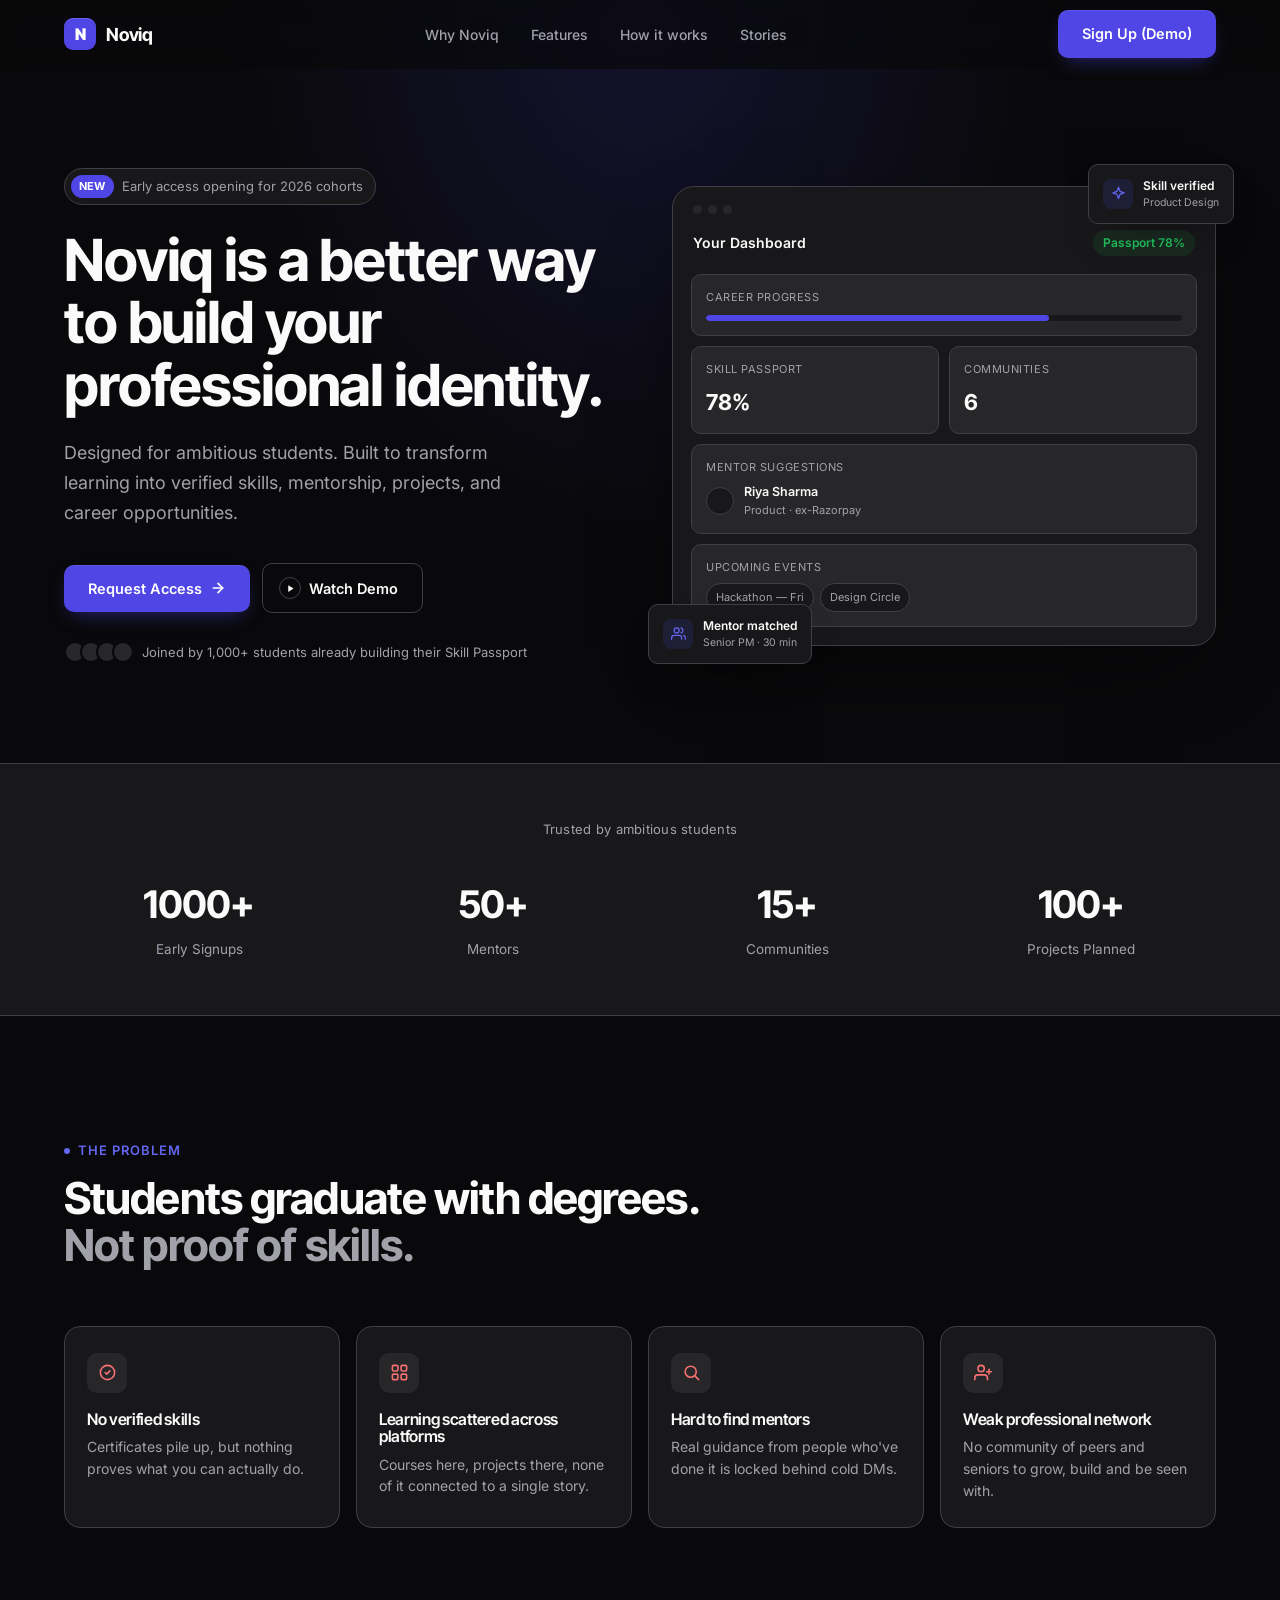
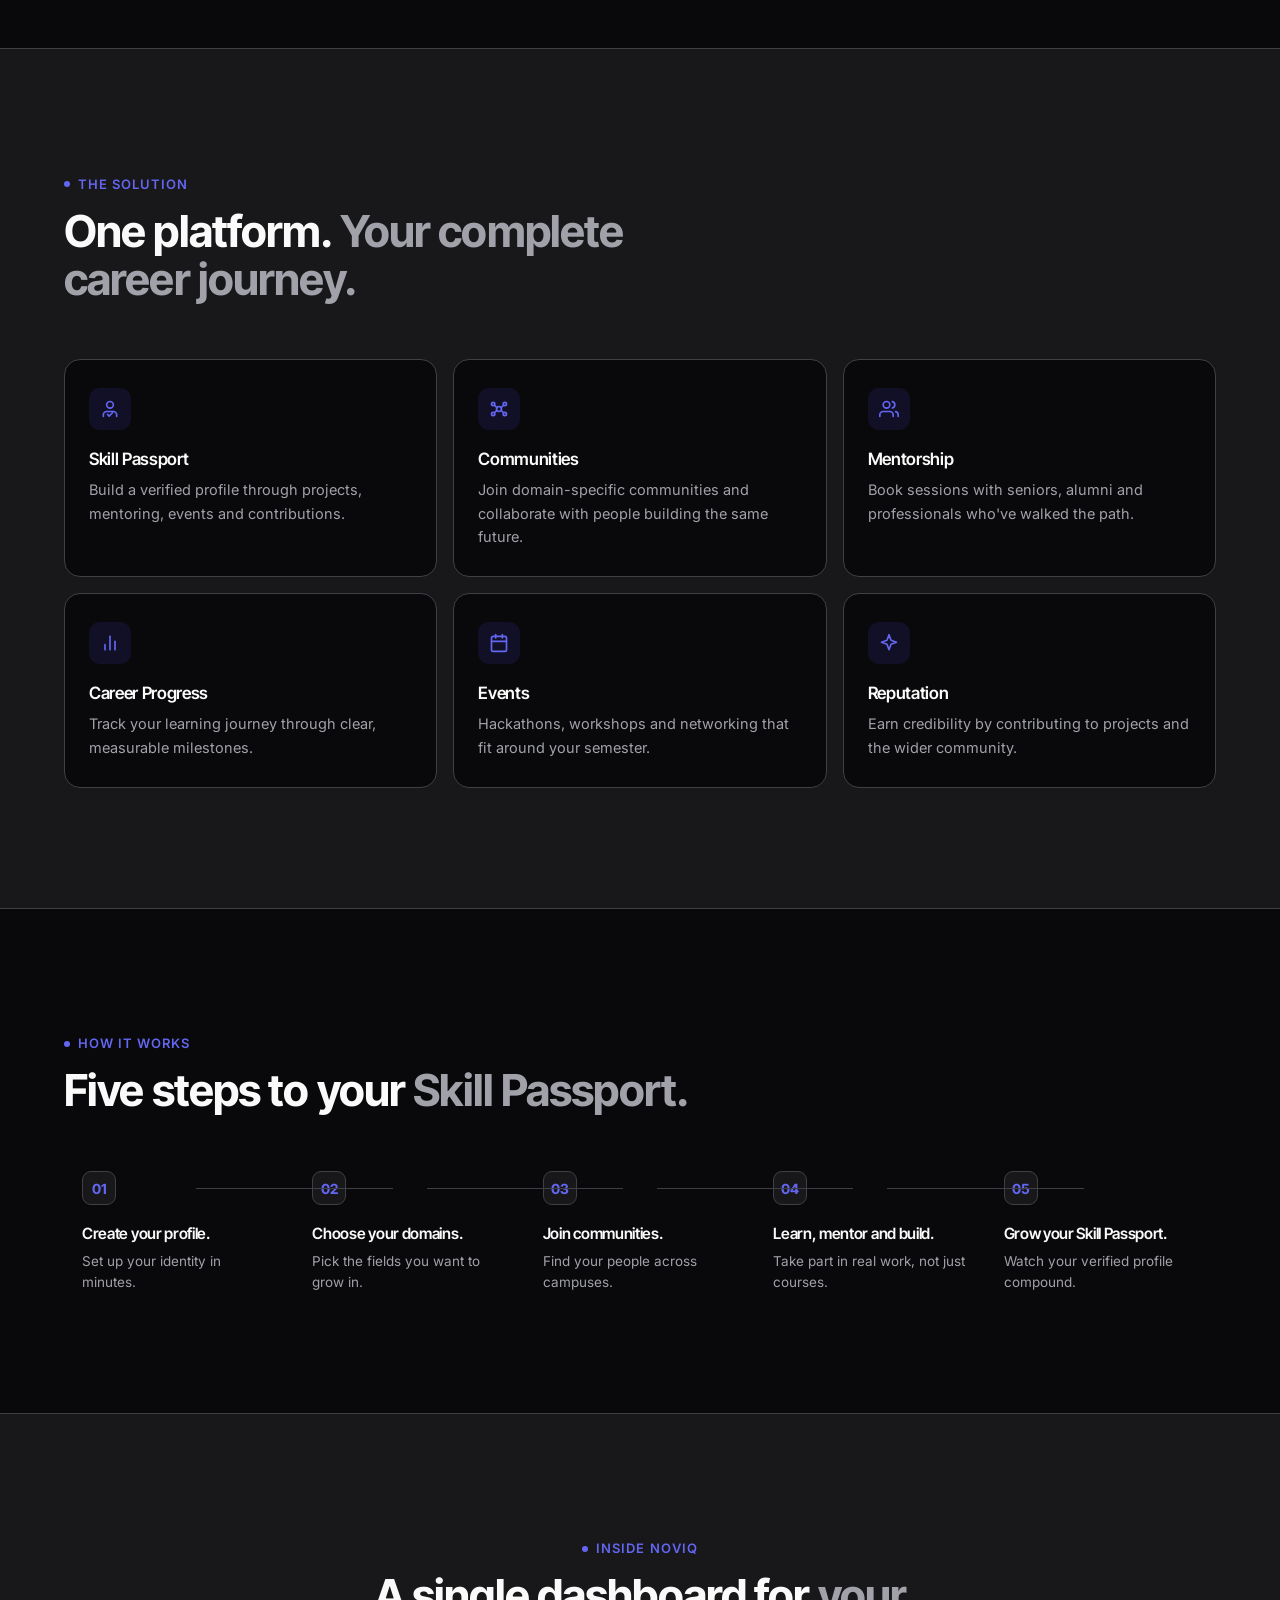
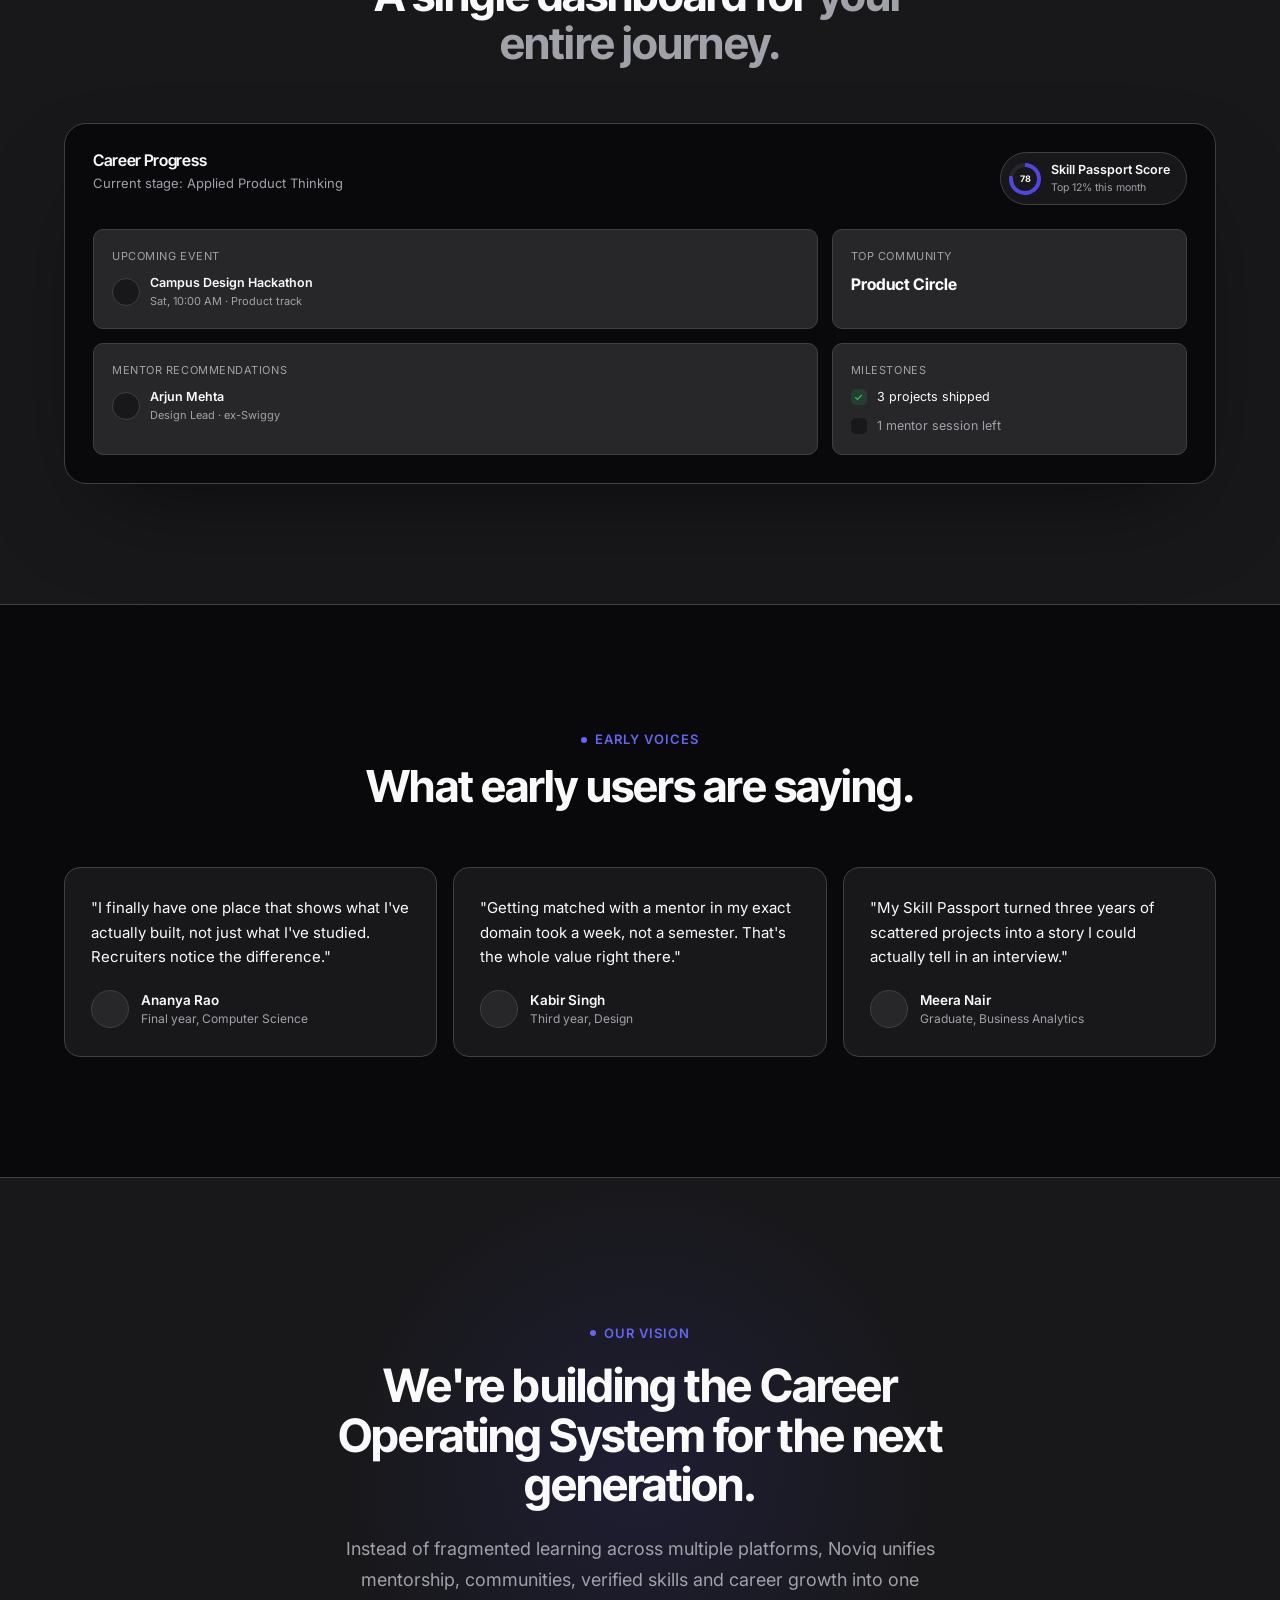
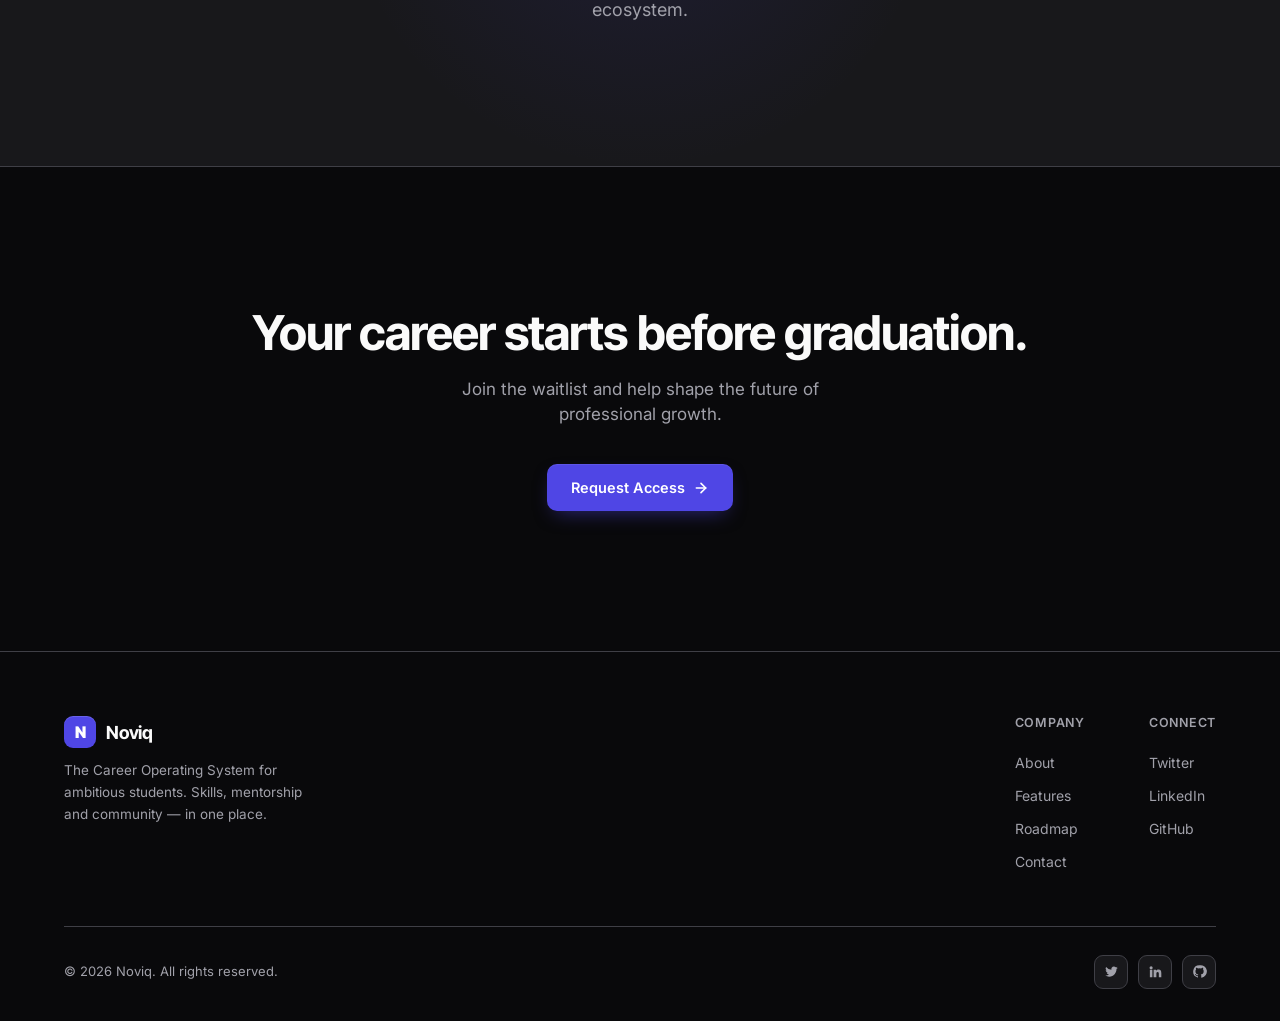
==== index.html @ e1fb7ad1 "Initial commit" ====
<!DOCTYPE html>
<html lang="en">
<head>
<meta charset="UTF-8">
<meta name="viewport" content="width=device-width, initial-scale=1.0">
<title>Noviq — Build your professional identity</title>
<meta name="description" content="Noviq turns learning into verified skills, mentorship, projects, and career opportunities — before graduation.">

<link rel="preconnect" href="https://fonts.googleapis.com">
<link rel="preconnect" href="https://fonts.gstatic.com" crossorigin>
<link href="https://fonts.googleapis.com/css2?family=Inter:wght@400;500;600;700;800&family=Inter+Tight:wght@500;600;700;800&display=swap" rel="stylesheet">
<link rel="stylesheet" href="https://api.fontshare.com/v2/css?f[]=satoshi@700,900,500,400&display=swap">
<link rel="stylesheet" href="style.css">
</head>


<body>

<!-- ============ NAV ============ -->
<nav class="nav" id="nav">
  <div class="container nav-inner">
    <a href="#top" class="brand">
      <span class="brand-mark">N</span>
      Noviq
    </a>
    <div class="nav-links">
      <a href="#problem">Why Noviq</a>
      <a href="#solution">Features</a>
      <a href="#how">How it works</a>
      <a href="#testimonials">Stories</a>
    </div>
    <div class="nav-actions">
      <a href="#final-cta" class="btn btn-ghost" style="display:none;" id="navGhost">Sign in</a>
      <a href="SignUp Demo/register.html" class="btn btn-primary">Sign Up (Demo)</a>
      <button class="nav-menu-btn" id="menuBtn" aria-label="Toggle menu" aria-expanded="false">
        <svg id="menuIconOpen" viewBox="0 0 24 24" fill="none" stroke="currentColor" stroke-width="2"><line x1="4" y1="7" x2="20" y2="7"/><line x1="4" y1="12" x2="20" y2="12"/><line x1="4" y1="17" x2="20" y2="17"/></svg>
        <svg id="menuIconClose" viewBox="0 0 24 24" fill="none" stroke="currentColor" stroke-width="2" style="display:none;"><line x1="6" y1="6" x2="18" y2="18"/><line x1="6" y1="18" x2="18" y2="6"/></svg>
      </button>
    </div>
  </div>
  <div class="mobile-menu" id="mobileMenu">
    <a href="#problem">Why Noviq</a>
    <a href="#solution">Features</a>
    <a href="#how">How it works</a>
    <a href="#testimonials">Stories</a>
  </div>
</nav>

<main id="top">

  <!-- ============ HERO ============ -->
  <section class="hero">
    <div class="container hero-grid">
      <div class="hero-copy">
        <div class="hero-badge">
          <span class="dot-badge">NEW</span>
          Early access opening for 2026 cohorts
        </div>
        <h1>Noviq is a better way to build your professional identity.</h1>
        <p class="hero-sub">Designed for ambitious students. Built to transform learning into verified skills, mentorship, projects, and career opportunities.</p>
        <div class="hero-ctas">
          <a href="#final-cta" class="btn btn-primary">
            Request Access
            <svg viewBox="0 0 24 24" fill="none" stroke="currentColor" stroke-width="2.4" stroke-linecap="round"><line x1="5" y1="12" x2="19" y2="12"/><polyline points="12 5 19 12 12 19"/></svg>
          </a>
          <a href="#demo" class="btn btn-secondary play">
            <span class="play-icon">
              <svg viewBox="0 0 24 24" fill="currentColor"><polygon points="6 3 20 12 6 21"/></svg>
            </span>
            Watch Demo
          </a>
        </div>
        <div class="hero-microcopy">
          <span class="avatars"><span></span><span></span><span></span><span></span></span>
          Joined by 1,000+ students already building their Skill Passport
        </div>
      </div>

      <div class="hero-mock" id="heroMock">
        <div class="float-card card-a">
          <div class="float-icon">
            <svg viewBox="0 0 24 24" fill="none" stroke="currentColor" stroke-width="2" stroke-linecap="round" stroke-linejoin="round"><path d="M12 2l2.4 6.6L21 11l-6.6 2.4L12 20l-2.4-6.6L3 11l6.6-2.4z"/></svg>
          </div>
          <div>
            <div class="t1">Skill verified</div>
            <div class="t2">Product Design</div>
          </div>
        </div>

        <div class="mock-window" id="mockWindow">
          <div class="mock-topbar"><span></span><span></span><span></span></div>
          <div class="mock-title-row">
            <span class="name">Your Dashboard</span>
            <span class="score">Passport 78%</span>
          </div>
          <div class="mock-grid">
            <div class="mock-card wide">
              <span class="label">Career Progress</span>
              <div class="mock-bar-track"><div class="mock-bar-fill"></div></div>
            </div>
            <div class="mock-card">
              <span class="label">Skill Passport</span>
              <span class="value">78%</span>
            </div>
            <div class="mock-card">
              <span class="label">Communities</span>
              <span class="value">6</span>
            </div>
            <div class="mock-card wide">
              <span class="label">Mentor Suggestions</span>
              <div class="mock-row" style="margin-top:6px;">
                <div class="mock-avatar"></div>
                <div class="mock-row-text">
                  <div class="t1">Riya Sharma</div>
                  <div class="t2">Product · ex-Razorpay</div>
                </div>
              </div>
            </div>
            <div class="mock-card wide">
              <span class="label">Upcoming Events</span>
              <div class="mock-tags">
                <span class="mock-tag">Hackathon — Fri</span>
                <span class="mock-tag">Design Circle</span>
              </div>
            </div>
          </div>
        </div>

        <div class="float-card card-b">
          <div class="float-icon">
            <svg viewBox="0 0 24 24" fill="none" stroke="currentColor" stroke-width="2" stroke-linecap="round" stroke-linejoin="round"><path d="M17 21v-2a4 4 0 0 0-4-4H5a4 4 0 0 0-4 4v2"/><circle cx="9" cy="7" r="4"/><path d="M23 21v-2a4 4 0 0 0-3-3.87"/><path d="M16 3.13a4 4 0 0 1 0 7.75"/></svg>
          </div>
          <div>
            <div class="t1">Mentor matched</div>
            <div class="t2">Senior PM · 30 min</div>
          </div>
        </div>
      </div>
    </div>
  </section>

  <!-- ============ SOCIAL PROOF ============ -->
  <section class="proof">
    <div class="container">
      <p class="proof-label">Trusted by ambitious students</p>
      <div class="proof-grid">
        <div class="proof-item">
          <div class="proof-num" data-count="1000" data-suffix="+">0</div>
          <div class="proof-item-label">Early Signups</div>
        </div>
        <div class="proof-item">
          <div class="proof-num" data-count="50" data-suffix="+">0</div>
          <div class="proof-item-label">Mentors</div>
        </div>
        <div class="proof-item">
          <div class="proof-num" data-count="15" data-suffix="+">0</div>
          <div class="proof-item-label">Communities</div>
        </div>
        <div class="proof-item">
          <div class="proof-num" data-count="100" data-suffix="+">0</div>
          <div class="proof-item-label">Projects Planned</div>
        </div>
      </div>
    </div>
  </section>

  <!-- ============ PROBLEM ============ -->
  <section class="problem" id="problem">
    <div class="container">
      <div class="section-head reveal">
        <span class="eyebrow">The problem</span>
        <h2 class="section-title" style="margin-top:14px;">Students graduate with degrees. <span class="muted">Not proof of skills.</span></h2>
      </div>
      <div class="pain-grid">
        <div class="pain-card reveal">
          <div class="pain-icon">
            <svg viewBox="0 0 24 24" fill="none" stroke="currentColor" stroke-width="2" stroke-linecap="round" stroke-linejoin="round"><path d="M9 12l2 2 4-4"/><circle cx="12" cy="12" r="9"/></svg>
          </div>
          <h3>No verified skills</h3>
          <p>Certificates pile up, but nothing proves what you can actually do.</p>
        </div>
        <div class="pain-card reveal">
          <div class="pain-icon">
            <svg viewBox="0 0 24 24" fill="none" stroke="currentColor" stroke-width="2" stroke-linecap="round" stroke-linejoin="round"><rect x="3" y="3" width="7" height="7" rx="1.5"/><rect x="14" y="3" width="7" height="7" rx="1.5"/><rect x="3" y="14" width="7" height="7" rx="1.5"/><rect x="14" y="14" width="7" height="7" rx="1.5"/></svg>
          </div>
          <h3>Learning scattered across platforms</h3>
          <p>Courses here, projects there, none of it connected to a single story.</p>
        </div>
        <div class="pain-card reveal">
          <div class="pain-icon">
            <svg viewBox="0 0 24 24" fill="none" stroke="currentColor" stroke-width="2" stroke-linecap="round" stroke-linejoin="round"><circle cx="11" cy="11" r="7"/><line x1="21" y1="21" x2="16.65" y2="16.65"/></svg>
          </div>
          <h3>Hard to find mentors</h3>
          <p>Real guidance from people who've done it is locked behind cold DMs.</p>
        </div>
        <div class="pain-card reveal">
          <div class="pain-icon">
            <svg viewBox="0 0 24 24" fill="none" stroke="currentColor" stroke-width="2" stroke-linecap="round" stroke-linejoin="round"><path d="M17 21v-2a4 4 0 0 0-4-4H5a4 4 0 0 0-4 4v2"/><circle cx="9" cy="7" r="4"/><line x1="19" y1="8" x2="19" y2="14"/><line x1="22" y1="11" x2="16" y2="11"/></svg>
          </div>
          <h3>Weak professional network</h3>
          <p>No community of peers and seniors to grow, build and be seen with.</p>
        </div>
      </div>
    </div>
  </section>

  <!-- ============ SOLUTION ============ -->
  <section class="solution" id="solution">
    <div class="container">
      <div class="section-head reveal">
        <span class="eyebrow">The solution</span>
        <h2 class="section-title" style="margin-top:14px;">One platform. <span class="muted">Your complete career journey.</span></h2>
      </div>
      <div class="feature-grid">
        <div class="feature-card reveal">
          <div class="feature-icon">
            <svg viewBox="0 0 24 24" fill="none" stroke="currentColor" stroke-width="2" stroke-linecap="round" stroke-linejoin="round"><path d="M20 21v-2a4 4 0 0 0-4-4H8a4 4 0 0 0-4 4v2"/><circle cx="12" cy="7" r="4"/><path d="M9 12.5l2 2 4-4" transform="translate(0 6)"/></svg>
          </div>
          <h3>Skill Passport</h3>
          <p>Build a verified profile through projects, mentoring, events and contributions.</p>
        </div>
        <div class="feature-card reveal">
          <div class="feature-icon">
            <svg viewBox="0 0 24 24" fill="none" stroke="currentColor" stroke-width="2" stroke-linecap="round" stroke-linejoin="round"><circle cx="12" cy="12" r="3"/><circle cx="5" cy="6" r="2"/><circle cx="19" cy="6" r="2"/><circle cx="5" cy="18" r="2"/><circle cx="19" cy="18" r="2"/><line x1="9.5" y1="10.5" x2="6.5" y2="7.5"/><line x1="14.5" y1="10.5" x2="17.5" y2="7.5"/><line x1="9.5" y1="13.5" x2="6.5" y2="16.5"/><line x1="14.5" y1="13.5" x2="17.5" y2="16.5"/></svg>
          </div>
          <h3>Communities</h3>
          <p>Join domain-specific communities and collaborate with people building the same future.</p>
        </div>
        <div class="feature-card reveal">
          <div class="feature-icon">
            <svg viewBox="0 0 24 24" fill="none" stroke="currentColor" stroke-width="2" stroke-linecap="round" stroke-linejoin="round"><path d="M17 21v-2a4 4 0 0 0-4-4H5a4 4 0 0 0-4 4v2"/><circle cx="9" cy="7" r="4"/><path d="M23 21v-2a4 4 0 0 0-3-3.87"/><path d="M16 3.13a4 4 0 0 1 0 7.75"/></svg>
          </div>
          <h3>Mentorship</h3>
          <p>Book sessions with seniors, alumni and professionals who've walked the path.</p>
        </div>
        <div class="feature-card reveal">
          <div class="feature-icon">
            <svg viewBox="0 0 24 24" fill="none" stroke="currentColor" stroke-width="2" stroke-linecap="round" stroke-linejoin="round"><line x1="18" y1="20" x2="18" y2="10"/><line x1="12" y1="20" x2="12" y2="4"/><line x1="6" y1="20" x2="6" y2="14"/></svg>
          </div>
          <h3>Career Progress</h3>
          <p>Track your learning journey through clear, measurable milestones.</p>
        </div>
        <div class="feature-card reveal">
          <div class="feature-icon">
            <svg viewBox="0 0 24 24" fill="none" stroke="currentColor" stroke-width="2" stroke-linecap="round" stroke-linejoin="round"><rect x="3" y="4" width="18" height="18" rx="2"/><line x1="16" y1="2" x2="16" y2="6"/><line x1="8" y1="2" x2="8" y2="6"/><line x1="3" y1="10" x2="21" y2="10"/></svg>
          </div>
          <h3>Events</h3>
          <p>Hackathons, workshops and networking that fit around your semester.</p>
        </div>
        <div class="feature-card reveal">
          <div class="feature-icon">
            <svg viewBox="0 0 24 24" fill="none" stroke="currentColor" stroke-width="2" stroke-linecap="round" stroke-linejoin="round"><path d="M12 2l2.4 6.6L21 11l-6.6 2.4L12 20l-2.4-6.6L3 11l6.6-2.4z"/></svg>
          </div>
          <h3>Reputation</h3>
          <p>Earn credibility by contributing to projects and the wider community.</p>
        </div>
      </div>
    </div>
  </section>

  <!-- ============ HOW IT WORKS ============ -->
  <section class="how" id="how">
    <div class="container">
      <div class="section-head reveal">
        <span class="eyebrow">How it works</span>
        <h2 class="section-title" style="margin-top:14px;">Five steps to your <span class="muted">Skill Passport.</span></h2>
      </div>
      <div class="steps">
        <div class="step reveal">
          <div class="step-connector"></div>
          <div class="step-num">01</div>
          <h3>Create your profile.</h3>
          <p>Set up your identity in minutes.</p>
        </div>
        <div class="step reveal">
          <div class="step-connector"></div>
          <div class="step-num">02</div>
          <h3>Choose your domains.</h3>
          <p>Pick the fields you want to grow in.</p>
        </div>
        <div class="step reveal">
          <div class="step-connector"></div>
          <div class="step-num">03</div>
          <h3>Join communities.</h3>
          <p>Find your people across campuses.</p>
        </div>
        <div class="step reveal">
          <div class="step-connector"></div>
          <div class="step-num">04</div>
          <h3>Learn, mentor and build.</h3>
          <p>Take part in real work, not just courses.</p>
        </div>
        <div class="step reveal">
          <div class="step-connector"></div>
          <div class="step-num">05</div>
          <h3>Grow your Skill Passport.</h3>
          <p>Watch your verified profile compound.</p>
        </div>
      </div>
    </div>
  </section>

  <!-- ============ DASHBOARD PREVIEW ============ -->
  <section class="dash" id="demo">
    <div class="container">
      <div class="section-head center reveal">
        <span class="eyebrow">Inside Noviq</span>
        <h2 class="section-title" style="margin-top:14px;">A single dashboard for <span class="muted">your entire journey.</span></h2>
      </div>
      <div class="dash-panel reveal">
        <div class="dash-header">
          <div>
            <h3>Career Progress</h3>
            <p>Current stage: Applied Product Thinking</p>
          </div>
          <div class="dash-score">
            <div class="score-ring"><span>78</span></div>
            <div>
              <div class="t1">Skill Passport Score</div>
              <div class="t2">Top 12% this month</div>
            </div>
          </div>
        </div>
        <div class="dash-grid">
          <div class="mock-card span-2">
            <span class="label">Upcoming Event</span>
            <div class="mock-row" style="margin-top:10px;">
              <div class="mock-avatar"></div>
              <div class="mock-row-text">
                <div class="t1">Campus Design Hackathon</div>
                <div class="t2">Sat, 10:00 AM · Product track</div>
              </div>
            </div>
          </div>
          <div class="mock-card">
            <span class="label">Top Community</span>
            <div class="value" style="font-size:16px;">Product Circle</div>
          </div>
          <div class="mock-card span-2">
            <span class="label">Mentor Recommendations</span>
            <div class="mock-row" style="margin-top:10px;">
              <div class="mock-avatar"></div>
              <div class="mock-row-text">
                <div class="t1">Arjun Mehta</div>
                <div class="t2">Design Lead · ex-Swiggy</div>
              </div>
            </div>
          </div>
          <div class="mock-card">
            <span class="label">Milestones</span>
            <div class="dash-milestones">
              <div class="milestone done"><span class="check"><svg viewBox="0 0 24 24" fill="none" stroke="currentColor" stroke-width="3" stroke-linecap="round"><polyline points="4 12 9 17 20 6"/></svg></span><span class="label-text">3 projects shipped</span></div>
              <div class="milestone pending"><span class="check"></span><span class="label-text">1 mentor session left</span></div>
            </div>
          </div>
        </div>
      </div>
    </div>
  </section>

  <!-- ============ TESTIMONIALS ============ -->
  <section class="testi" id="testimonials">
    <div class="container">
      <div class="section-head center reveal">
        <span class="eyebrow">Early voices</span>
        <h2 class="section-title" style="margin-top:14px;">What early users are saying.</h2>
      </div>
      <div class="testi-grid">
        <div class="testi-card reveal">
          <p class="testi-quote">"I finally have one place that shows what I've actually built, not just what I've studied. Recruiters notice the difference."</p>
          <div class="testi-person">
            <div class="testi-avatar"></div>
            <div>
              <div class="t1">Ananya Rao</div>
              <div class="t2">Final year, Computer Science</div>
            </div>
          </div>
        </div>
        <div class="testi-card reveal">
          <p class="testi-quote">"Getting matched with a mentor in my exact domain took a week, not a semester. That's the whole value right there."</p>
          <div class="testi-person">
            <div class="testi-avatar"></div>
            <div>
              <div class="t1">Kabir Singh</div>
              <div class="t2">Third year, Design</div>
            </div>
          </div>
        </div>
        <div class="testi-card reveal">
          <p class="testi-quote">"My Skill Passport turned three years of scattered projects into a story I could actually tell in an interview."</p>
          <div class="testi-person">
            <div class="testi-avatar"></div>
            <div>
              <div class="t1">Meera Nair</div>
              <div class="t2">Graduate, Business Analytics</div>
            </div>
          </div>
        </div>
      </div>
    </div>
  </section>

  <!-- ============ VISION ============ -->
  <section class="vision">
    <div class="container vision-inner reveal">
      <span class="eyebrow">Our vision</span>
      <h2 style="margin-top:18px;">We're building the Career Operating System for the next generation.</h2>
      <p>Instead of fragmented learning across multiple platforms, Noviq unifies mentorship, communities, verified skills and career growth into one ecosystem.</p>
    </div>
  </section>

  <!-- ============ FINAL CTA ============ -->
  <section class="final-cta" id="final-cta">
    <div class="container reveal">
      <h2>Your career starts before graduation.</h2>
      <p>Join the waitlist and help shape the future of professional growth.</p>
      <a href="#" class="btn btn-primary" id="finalCtaBtn">
        Request Access
        <svg viewBox="0 0 24 24" fill="none" stroke="currentColor" stroke-width="2.4" stroke-linecap="round"><line x1="5" y1="12" x2="19" y2="12"/><polyline points="12 5 19 12 12 19"/></svg>
      </a>
    </div>
  </section>

</main>

<!-- ============ FOOTER ============ -->
<footer class="footer">
  <div class="container">
    <div class="footer-top">
      <div class="footer-brand">
        <a href="#top" class="brand">
          <span class="brand-mark">N</span>
          Noviq
        </a>
        <p>The Career Operating System for ambitious students. Skills, mentorship and community — in one place.</p>
      </div>
      <div class="footer-cols">
        <div class="footer-col">
          <h4>Company</h4>
          <a href="#">About</a>
          <a href="#solution">Features</a>
          <a href="#">Roadmap</a>
          <a href="#">Contact</a>
        </div>
        <div class="footer-col">
          <h4>Connect</h4>
          <a href="#">Twitter</a>
          <a href="#">LinkedIn</a>
          <a href="#">GitHub</a>
        </div>
      </div>
    </div>
    <div class="footer-bottom">
      <p>© 2026 Noviq. All rights reserved.</p>
      <div class="footer-social">
        <a href="#" aria-label="Twitter"><svg viewBox="0 0 24 24" fill="currentColor"><path d="M22 5.9c-.7.3-1.5.6-2.3.7.8-.5 1.4-1.3 1.7-2.3-.8.5-1.7.8-2.6 1a4.1 4.1 0 0 0-7 3.7A11.6 11.6 0 0 1 3.4 4.6a4 4 0 0 0 1.3 5.5c-.7 0-1.3-.2-1.9-.5v.1c0 2 1.4 3.6 3.3 4a4.2 4.2 0 0 1-1.9.1 4.1 4.1 0 0 0 3.8 2.9A8.3 8.3 0 0 1 2 18.4a11.6 11.6 0 0 0 6.3 1.8c7.5 0 11.7-6.3 11.7-11.7v-.5c.8-.6 1.5-1.3 2-2.1z"/></svg></a>
        <a href="#" aria-label="LinkedIn"><svg viewBox="0 0 24 24" fill="currentColor"><path d="M4.98 3.5a2.5 2.5 0 1 1 0 5 2.5 2.5 0 0 1 0-5zM3 9h4v12H3zM9 9h3.8v1.7h.1c.5-.9 1.8-1.9 3.7-1.9 4 0 4.7 2.6 4.7 6V21h-4v-5.4c0-1.3 0-3-1.8-3s-2.1 1.4-2.1 2.9V21H9z"/></svg></a>
        <a href="#" aria-label="GitHub"><svg viewBox="0 0 24 24" fill="currentColor"><path d="M12 2a10 10 0 0 0-3.2 19.5c.5.1.7-.2.7-.5v-1.7c-2.8.6-3.4-1.3-3.4-1.3-.5-1.1-1.1-1.4-1.1-1.4-.9-.6.1-.6.1-.6 1 .1 1.5 1 1.5 1 .9 1.5 2.3 1.1 2.9.8.1-.7.4-1.1.6-1.4-2.2-.3-4.6-1.1-4.6-5 0-1.1.4-2 1-2.7-.1-.3-.5-1.3.1-2.7 0 0 .9-.3 2.9 1a10 10 0 0 1 5.2 0c2-1.3 2.9-1 2.9-1 .6 1.4.2 2.4.1 2.7.6.7 1 1.6 1 2.7 0 3.9-2.4 4.7-4.6 5 .4.3.7 1 .7 2v2.9c0 .3.2.6.7.5A10 10 0 0 0 12 2z"/></svg></a>
      </div>
    </div>
  </div>
</footer>

<script src="script.js"></script>

</body>
</html>
---- style.css ----
:root{
    --bg: #09090B;
    --surface: #18181B;
    --card: #27272A;
    --primary: #4F46E5;
    --primary-hover: #6366F1;
    --text: #FAFAFA;
    --text-secondary: #A1A1AA;
    --border: #3F3F46;
    --success: #22C55E;

    --radius: 16px;
    --radius-sm: 10px;
    --radius-lg: 22px;

    --font-display: 'Satoshi', 'Inter Tight', 'Inter', -apple-system, BlinkMacSystemFont, sans-serif;
    --font-body: 'Inter', -apple-system, BlinkMacSystemFont, sans-serif;

    --ease: cubic-bezier(0.16, 1, 0.3, 1);
    --container: 1200px;
  }

  *,*::before,*::after{ box-sizing:border-box; margin:0; padding:0; }

  html{ scroll-behavior:smooth; }

  @media (prefers-reduced-motion: reduce){
    html{ scroll-behavior:auto; }
    *,*::before,*::after{ animation-duration:0.001ms !important; animation-iteration-count:1 !important; transition-duration:0.001ms !important; scroll-behavior:auto !important; }
  }

  body{
    background:var(--bg);
    color:var(--text);
    font-family:var(--font-body);
    line-height:1.5;
    -webkit-font-smoothing:antialiased;
    overflow-x:hidden;
  }

  img{ max-width:100%; display:block; }

  a{ color:inherit; text-decoration:none; }

  ul{ list-style:none; }

  button{ font-family:inherit; cursor:pointer; border:none; background:none; color:inherit; }

  ::selection{ background:var(--primary); color:#fff; }

  :focus-visible{
    outline:2px solid var(--primary-hover);
    outline-offset:3px;
    border-radius:4px;
  }

  .container{
    max-width:var(--container);
    margin:0 auto;
    padding:0 24px;
  }

  section{ position:relative; }

  /* ============ TYPOGRAPHY ============ */
  h1,h2,h3,h4{
    font-family:var(--font-display);
    font-weight:700;
    letter-spacing:-0.02em;
    line-height:1.08;
  }

  .eyebrow{
    font-family:var(--font-body);
    font-size:13px;
    font-weight:600;
    letter-spacing:0.08em;
    text-transform:uppercase;
    color:var(--primary-hover);
    display:inline-flex;
    align-items:center;
    gap:8px;
  }

  .eyebrow::before{
    content:'';
    width:6px;
    height:6px;
    border-radius:50%;
    background:var(--primary-hover);
    display:inline-block;
  }

  .section-title{
    font-size:clamp(28px, 4vw, 44px);
    max-width:640px;
  }

  .section-title .muted{ color:var(--text-secondary); }

  .section-sub{
    color:var(--text-secondary);
    font-size:17px;
    max-width:520px;
    margin-top:16px;
    line-height:1.6;
  }

  .section-head{
    margin-bottom:56px;
  }

  .section-head.center{
    text-align:center;
    margin-left:auto;
    margin-right:auto;
  }

  .section-head.center .section-title,
  .section-head.center .section-sub{
    margin-left:auto;
    margin-right:auto;
  }

  /* ============ BUTTONS ============ */
  .btn{
    display:inline-flex;
    align-items:center;
    justify-content:center;
    gap:8px;
    padding:13px 24px;
    border-radius:10px;
    font-size:14.5px;
    font-weight:600;
    white-space:nowrap;
    transition:transform 0.25s var(--ease), background-color 0.25s var(--ease), box-shadow 0.25s var(--ease), border-color 0.25s var(--ease), color 0.25s var(--ease);
  }

  .btn-primary{
    background:var(--primary);
    color:#fff;
    box-shadow: 0 1px 0 rgba(255,255,255,0.08) inset, 0 8px 20px -8px rgba(79,70,229,0.55);
  }

  .btn-primary:hover{
    background:var(--primary-hover);
    transform:translateY(-1px);
    box-shadow: 0 1px 0 rgba(255,255,255,0.12) inset, 0 12px 28px -8px rgba(99,102,241,0.6);
  }

  .btn-primary:active{ transform:translateY(0); }

  .btn-secondary{
    background:transparent;
    color:var(--text);
    border:1px solid var(--border);
  }

  .btn-secondary:hover{
    border-color:#54545c;
    background:rgba(255,255,255,0.03);
    transform:translateY(-1px);
  }

  .btn-ghost{
    color:var(--text-secondary);
    padding:13px 18px;
  }
  .btn-ghost:hover{ color:var(--text); }

  .btn svg{ width:16px; height:16px; flex-shrink:0; }

  /* ============ NAV ============ */
  .nav{
    position:fixed;
    top:0; left:0; right:0;
    z-index:100;
    background:rgba(9,9,11,0.72);
    backdrop-filter:blur(14px) saturate(140%);
    -webkit-backdrop-filter:blur(14px) saturate(140%);
    border-bottom:1px solid transparent;
    transition:border-color 0.3s var(--ease), background-color 0.3s var(--ease);
  }

  .nav.scrolled{
    border-bottom-color:var(--border);
  }

  .nav-inner{
    display:flex;
    align-items:center;
    justify-content:space-between;
    height:68px;
  }

  .brand{
    display:flex;
    align-items:center;
    gap:10px;
    font-family:var(--font-display);
    font-weight:700;
    font-size:18px;
    letter-spacing:-0.01em;
  }

  .brand-mark{
    width:32px; height:32px;
    border-radius:9px;
    background:var(--primary);
    display:flex;
    align-items:center;
    justify-content:center;
    font-family:var(--font-display);
    font-weight:900;
    font-size:16px;
    color:#fff;
    box-shadow:0 1px 0 rgba(255,255,255,0.15) inset;
  }

  .nav-links{
    display:flex;
    align-items:center;
    gap:4px;
  }

  .nav-links a{
    font-size:14px;
    font-weight:500;
    color:var(--text-secondary);
    padding:8px 14px;
    border-radius:8px;
    transition:color 0.2s var(--ease), background-color 0.2s var(--ease);
  }

  .nav-links a:hover{ color:var(--text); background:rgba(255,255,255,0.04); }

  .nav-actions{ display:flex; align-items:center; gap:8px; }

  .nav-menu-btn{
    display:none;
    width:38px; height:38px;
    align-items:center;
    justify-content:center;
    border-radius:8px;
  }
  .nav-menu-btn:hover{ background:rgba(255,255,255,0.05); }
  .nav-menu-btn svg{ width:20px; height:20px; }

  .mobile-menu{
    display:none;
    position:fixed;
    top:68px; left:0; right:0;
    background:var(--bg);
    border-bottom:1px solid var(--border);
    padding:12px 24px 20px;
    z-index:99;
  }
  .mobile-menu.open{ display:block; }
  .mobile-menu a{
    display:block;
    padding:12px 4px;
    font-size:15px;
    color:var(--text-secondary);
    border-bottom:1px solid var(--surface);
  }
  .mobile-menu a:last-child{ border-bottom:none; }

  /* ============ HERO ============ */
  .hero{
    padding:168px 0 100px;
    position:relative;
  }

  .hero::before{
    content:'';
    position:absolute;
    top:0; left:50%;
    transform:translateX(-50%);
    width:900px; height:600px;
    background:radial-gradient(ellipse at top, rgba(79,70,229,0.16), transparent 65%);
    pointer-events:none;
    z-index:-1;
  }

  .hero-grid{
    display:grid;
    grid-template-columns:1fr 1fr;
    gap:64px;
    align-items:center;
  }

  .hero-badge{
    display:inline-flex;
    align-items:center;
    gap:8px;
    padding:6px 12px 6px 6px;
    border-radius:100px;
    background:var(--surface);
    border:1px solid var(--border);
    font-size:13px;
    color:var(--text-secondary);
    margin-bottom:24px;
  }

  .hero-badge .dot-badge{
    background:var(--primary);
    color:#fff;
    font-size:11px;
    font-weight:700;
    padding:3px 8px;
    border-radius:100px;
    letter-spacing:0.02em;
  }

  .hero h1{
    font-size:clamp(36px, 4.6vw, 58px);
    margin-bottom:22px;
  }

  .hero-sub{
    font-size:18px;
    color:var(--text-secondary);
    max-width:480px;
    margin-bottom:36px;
    line-height:1.65;
  }

  .hero-ctas{
    display:flex;
    align-items:center;
    gap:12px;
    flex-wrap:wrap;
    margin-bottom:28px;
  }

  .btn-secondary.play{ padding-left:16px; }
  .play-icon{
    width:22px; height:22px;
    border-radius:50%;
    border:1px solid var(--border);
    display:flex;
    align-items:center;
    justify-content:center;
  }
  .play-icon svg{ width:9px; height:9px; margin-left:1px; }

  .hero-microcopy{
    font-size:13px;
    color:var(--text-secondary);
    display:flex;
    align-items:center;
    gap:8px;
  }

  .avatars{ display:flex; }
  .avatars span{
    width:22px; height:22px;
    border-radius:50%;
    background:var(--card);
    border:2px solid var(--bg);
    margin-left:-6px;
  }
  .avatars span:first-child{ margin-left:0; }

  /* ---- Hero mockup ---- */
  .hero-mock{
    position:relative;
  }

  .mock-window{
    background:var(--surface);
    border:1px solid var(--border);
    border-radius:var(--radius-lg);
    padding:18px;
    box-shadow:0 30px 80px -30px rgba(0,0,0,0.7);
  }

  .mock-topbar{
    display:flex;
    align-items:center;
    gap:6px;
    margin-bottom:16px;
    padding:0 2px;
  }
  .mock-topbar span{
    width:9px; height:9px;
    border-radius:50%;
    background:var(--card);
  }

  .mock-title-row{
    display:flex;
    justify-content:space-between;
    align-items:center;
    margin-bottom:18px;
    padding:0 2px;
  }
  .mock-title-row .name{ font-size:14px; font-weight:600; }
  .mock-title-row .score{
    font-size:12px;
    color:var(--success);
    background:rgba(34,197,94,0.1);
    padding:4px 10px;
    border-radius:100px;
    font-weight:600;
  }

  .mock-grid{
    display:grid;
    grid-template-columns:1fr 1fr;
    gap:10px;
  }

  .mock-card{
    background:var(--card);
    border:1px solid var(--border);
    border-radius:var(--radius-sm);
    padding:14px;
  }

  .mock-card.wide{ grid-column:1 / -1; }

  .mock-card .label{
    font-size:11px;
    color:var(--text-secondary);
    text-transform:uppercase;
    letter-spacing:0.05em;
    margin-bottom:8px;
    display:block;
  }

  .mock-card .value{
    font-family:var(--font-display);
    font-size:22px;
    font-weight:700;
  }

  .mock-bar-track{
    width:100%;
    height:6px;
    border-radius:100px;
    background:var(--surface);
    margin-top:10px;
    overflow:hidden;
  }
  .mock-bar-fill{
    height:100%;
    border-radius:100px;
    background:var(--primary);
    width:0%;
    transition:width 1.4s var(--ease);
  }
  .mock-window.in-view .mock-bar-fill{ width:72%; }

  .mock-row{
    display:flex;
    align-items:center;
    gap:10px;
  }
  .mock-avatar{
    width:28px; height:28px;
    border-radius:50%;
    background:var(--surface);
    border:1px solid var(--border);
    flex-shrink:0;
  }
  .mock-row-text .t1{ font-size:12.5px; font-weight:600; }
  .mock-row-text .t2{ font-size:11px; color:var(--text-secondary); }

  .mock-tags{ display:flex; gap:6px; flex-wrap:wrap; margin-top:2px; }
  .mock-tag{
    font-size:11px;
    padding:5px 9px;
    border-radius:100px;
    background:var(--surface);
    border:1px solid var(--border);
    color:var(--text-secondary);
  }

  .float-card{
    position:absolute;
    background:var(--surface);
    border:1px solid var(--border);
    border-radius:var(--radius-sm);
    padding:12px 14px;
    box-shadow:0 20px 40px -20px rgba(0,0,0,0.6);
    display:flex;
    align-items:center;
    gap:10px;
    animation:float 6s ease-in-out infinite;
  }

  .float-card.card-a{ top:-22px; right:-18px; animation-delay:0s; }
  .float-card.card-b{ bottom:-18px; left:-24px; animation-delay:1.2s; }

  .float-icon{
    width:30px; height:30px;
    border-radius:8px;
    background:rgba(79,70,229,0.14);
    display:flex; align-items:center; justify-content:center;
    flex-shrink:0;
  }
  .float-icon svg{ width:15px; height:15px; color:var(--primary-hover); }

  .float-card .t1{ font-size:12px; font-weight:600; }
  .float-card .t2{ font-size:10.5px; color:var(--text-secondary); }

  @keyframes float{
    0%,100%{ transform:translateY(0); }
    50%{ transform:translateY(-8px); }
  }

  /* ============ SOCIAL PROOF ============ */
  .proof{
    padding:56px 0;
    border-top:1px solid var(--border);
    border-bottom:1px solid var(--border);
    background:var(--surface);
  }

  .proof-label{
    text-align:center;
    font-size:13px;
    color:var(--text-secondary);
    margin-bottom:36px;
    letter-spacing:0.02em;
  }

  .proof-grid{
    display:grid;
    grid-template-columns:repeat(4,1fr);
    gap:24px;
  }

  .proof-item{ text-align:center; }

  .proof-num{
    font-family:var(--font-display);
    font-size:clamp(28px,3.4vw,38px);
    font-weight:700;
    color:var(--text);
    letter-spacing:-0.02em;
  }

  .proof-item-label{
    font-size:13.5px;
    color:var(--text-secondary);
    margin-top:6px;
  }

  /* ============ PROBLEM ============ */
  .problem{ padding:120px 0; }

  .pain-grid{
    display:grid;
    grid-template-columns:repeat(4,1fr);
    gap:16px;
  }

  .pain-card{
    background:var(--surface);
    border:1px solid var(--border);
    border-radius:var(--radius);
    padding:26px 22px;
    transition:transform 0.35s var(--ease), border-color 0.35s var(--ease), background-color 0.35s var(--ease);
  }

  .pain-card:hover{
    transform:translateY(-4px);
    border-color:#54545c;
    background:#1c1c20;
  }

  .pain-icon{
    width:40px; height:40px;
    border-radius:10px;
    background:var(--card);
    display:flex; align-items:center; justify-content:center;
    margin-bottom:18px;
    color:#F87171;
  }
  .pain-icon svg{ width:19px; height:19px; }

  .pain-card h3{
    font-size:16px;
    font-weight:600;
    margin-bottom:8px;
  }

  .pain-card p{
    font-size:14px;
    color:var(--text-secondary);
    line-height:1.55;
  }

  /* ============ SOLUTION ============ */
  .solution{ padding:120px 0; background:var(--surface); border-top:1px solid var(--border); border-bottom:1px solid var(--border); }

  .feature-grid{
    display:grid;
    grid-template-columns:repeat(3,1fr);
    gap:16px;
  }

  .feature-card{
    background:var(--bg);
    border:1px solid var(--border);
    border-radius:var(--radius);
    padding:28px 24px;
    transition:transform 0.35s var(--ease), border-color 0.35s var(--ease), box-shadow 0.35s var(--ease);
  }

  .feature-card:hover{
    transform:translateY(-5px);
    border-color:var(--primary);
    box-shadow:0 24px 48px -28px rgba(79,70,229,0.45);
  }

  .feature-icon{
    width:42px; height:42px;
    border-radius:11px;
    background:rgba(79,70,229,0.12);
    display:flex; align-items:center; justify-content:center;
    margin-bottom:20px;
    color:var(--primary-hover);
  }
  .feature-icon svg{ width:20px; height:20px; }

  .feature-card h3{
    font-size:17px;
    font-weight:600;
    margin-bottom:10px;
  }

  .feature-card p{
    font-size:14.5px;
    color:var(--text-secondary);
    line-height:1.6;
  }

  /* ============ HOW IT WORKS ============ */
  .how{ padding:120px 0; }

  .steps{
    display:grid;
    grid-template-columns:repeat(5,1fr);
    gap:0;
    position:relative;
    counter-reset:step;
  }

  .step{
    position:relative;
    padding:0 18px;
    text-align:left;
  }

  .step-num{
    font-family:var(--font-display);
    font-size:14px;
    font-weight:700;
    color:var(--primary-hover);
    width:34px; height:34px;
    border-radius:9px;
    background:var(--surface);
    border:1px solid var(--border);
    display:flex; align-items:center; justify-content:center;
    margin-bottom:18px;
  }

  .step-connector{
    position:absolute;
    top:17px;
    left:calc(-50% + 17px);
    width:calc(100% - 34px);
    height:1px;
    background:var(--border);
  }

  .step:first-child .step-connector{ display:none; }

  .step h3{
    font-size:15.5px;
    font-weight:600;
    margin-bottom:6px;
    line-height:1.4;
  }

  .step p{
    font-size:13.5px;
    color:var(--text-secondary);
    line-height:1.55;
  }

  /* ============ DASHBOARD PREVIEW ============ */
  .dash{ padding:120px 0; background:var(--surface); border-top:1px solid var(--border); border-bottom:1px solid var(--border); }

  .dash-panel{
    background:var(--bg);
    border:1px solid var(--border);
    border-radius:var(--radius-lg);
    padding:28px;
    box-shadow:0 40px 100px -40px rgba(0,0,0,0.6);
  }

  .dash-header{
    display:flex;
    justify-content:space-between;
    align-items:flex-start;
    margin-bottom:24px;
    flex-wrap:wrap;
    gap:14px;
  }

  .dash-header h3{ font-size:16px; font-weight:600; }
  .dash-header p{ font-size:13px; color:var(--text-secondary); margin-top:4px; }

  .dash-score{
    display:flex;
    align-items:center;
    gap:10px;
    background:var(--surface);
    border:1px solid var(--border);
    border-radius:100px;
    padding:8px 16px 8px 8px;
  }

  .score-ring{
    width:32px; height:32px;
    border-radius:50%;
    background:conic-gradient(var(--primary) 78%, var(--card) 0);
    display:flex; align-items:center; justify-content:center;
    position:relative;
  }
  .score-ring::before{
    content:'';
    position:absolute;
    width:24px; height:24px;
    border-radius:50%;
    background:var(--surface);
  }
  .score-ring span{
    position:relative;
    font-size:9px;
    font-weight:700;
  }

  .dash-score .t1{ font-size:12.5px; font-weight:600; }
  .dash-score .t2{ font-size:10.5px; color:var(--text-secondary); }

  .dash-grid{
    display:grid;
    grid-template-columns:repeat(3,1fr);
    gap:14px;
  }

  .dash-grid .mock-card{ padding:18px; }
  .dash-grid .mock-card.span-2{ grid-column:span 2; }

  .dash-milestones{ display:flex; flex-direction:column; gap:10px; margin-top:10px; }
  .milestone{
    display:flex;
    align-items:center;
    gap:10px;
    font-size:12.5px;
  }
  .milestone .check{
    width:16px; height:16px;
    border-radius:5px;
    background:rgba(34,197,94,0.14);
    color:var(--success);
    display:flex; align-items:center; justify-content:center;
    flex-shrink:0;
  }
  .milestone .check svg{ width:9px; height:9px; }
  .milestone.pending .check{
    background:var(--surface);
    color:var(--text-secondary);
  }
  .milestone span.label-text{ color:var(--text-secondary); }
  .milestone.done span.label-text{ color:var(--text); }

  /* ============ TESTIMONIALS ============ */
  .testi{ padding:120px 0; }

  .testi-grid{
    display:grid;
    grid-template-columns:repeat(3,1fr);
    gap:16px;
  }

  .testi-card{
    background:var(--surface);
    border:1px solid var(--border);
    border-radius:var(--radius);
    padding:28px 26px;
    display:flex;
    flex-direction:column;
    gap:20px;
    transition:transform 0.35s var(--ease), border-color 0.35s var(--ease);
  }

  .testi-card:hover{ transform:translateY(-4px); border-color:#54545c; }

  .testi-quote{
    font-size:15px;
    line-height:1.65;
    color:var(--text);
  }

  .testi-person{
    display:flex;
    align-items:center;
    gap:12px;
    margin-top:auto;
  }

  .testi-avatar{
    width:38px; height:38px;
    border-radius:50%;
    background:var(--card);
    border:1px solid var(--border);
    flex-shrink:0;
  }

  .testi-person .t1{ font-size:13.5px; font-weight:600; }
  .testi-person .t2{ font-size:12px; color:var(--text-secondary); }

  /* ============ VISION ============ */
  .vision{
    padding:140px 0;
    background:var(--surface);
    border-top:1px solid var(--border);
    border-bottom:1px solid var(--border);
    text-align:center;
    position:relative;
    overflow:hidden;
  }

  .vision::before{
    content:'';
    position:absolute;
    top:50%; left:50%;
    transform:translate(-50%,-50%);
    width:600px; height:600px;
    background:radial-gradient(circle, rgba(79,70,229,0.12), transparent 70%);
    pointer-events:none;
  }

  .vision-inner{
    max-width:760px;
    margin:0 auto;
    position:relative;
  }

  .vision h2{
    font-size:clamp(28px,4.2vw,46px);
    margin-bottom:24px;
  }

  .vision p{
    font-size:18px;
    color:var(--text-secondary);
    line-height:1.7;
    max-width:620px;
    margin:0 auto;
  }

  /* ============ FINAL CTA ============ */
  .final-cta{
    padding:140px 0;
    text-align:center;
  }

  .final-cta h2{
    font-size:clamp(30px,4.4vw,48px);
    margin-bottom:18px;
  }

  .final-cta p{
    font-size:17px;
    color:var(--text-secondary);
    max-width:440px;
    margin:0 auto 36px;
  }

  /* ============ FOOTER ============ */
  .footer{
    border-top:1px solid var(--border);
    padding:64px 0 32px;
  }

  .footer-top{
    display:flex;
    justify-content:space-between;
    align-items:flex-start;
    gap:40px;
    flex-wrap:wrap;
    padding-bottom:48px;
  }

  .footer-brand p{
    font-size:13.5px;
    color:var(--text-secondary);
    margin-top:12px;
    max-width:260px;
    line-height:1.6;
  }

  .footer-cols{
    display:flex;
    gap:64px;
    flex-wrap:wrap;
  }

  .footer-col h4{
    font-family:var(--font-body);
    font-size:12.5px;
    font-weight:600;
    text-transform:uppercase;
    letter-spacing:0.06em;
    color:var(--text-secondary);
    margin-bottom:16px;
  }

  .footer-col a{
    display:block;
    font-size:14px;
    color:var(--text-secondary);
    padding:6px 0;
    transition:color 0.2s var(--ease);
  }
  .footer-col a:hover{ color:var(--text); }

  .footer-bottom{
    display:flex;
    justify-content:space-between;
    align-items:center;
    padding-top:28px;
    border-top:1px solid var(--border);
    flex-wrap:wrap;
    gap:16px;
  }

  .footer-bottom p{ font-size:13px; color:var(--text-secondary); }

  .footer-social{ display:flex; gap:10px; }
  .footer-social a{
    width:34px; height:34px;
    border-radius:9px;
    background:var(--surface);
    border:1px solid var(--border);
    display:flex; align-items:center; justify-content:center;
    color:var(--text-secondary);
    transition:color 0.2s var(--ease), border-color 0.2s var(--ease), background-color 0.2s var(--ease);
  }
  .footer-social a:hover{ color:var(--text); border-color:#54545c; background:var(--card); }
  .footer-social svg{ width:15px; height:15px; }

  /* ============ SCROLL REVEAL ============ */
  .reveal{
    opacity:0;
    transform:translateY(24px);
    transition:opacity 0.7s var(--ease), transform 0.7s var(--ease);
  }
  .reveal.is-visible{
    opacity:1;
    transform:translateY(0);
  }
  .reveal-stagger.is-visible > *{
    animation:none;
  }

  /* ============ RESPONSIVE ============ */
  @media (max-width:980px){
    .nav-links{ display:none; }
    .nav-menu-btn{ display:flex; }
    .hero-grid{ grid-template-columns:1fr; }
    .hero-mock{ order:-1; max-width:460px; margin:0 auto 12px; }
    .hero{ padding-top:132px; }
    .pain-grid{ grid-template-columns:repeat(2,1fr); }
    .feature-grid{ grid-template-columns:repeat(2,1fr); }
    .proof-grid{ grid-template-columns:repeat(2,1fr); gap:32px; }
    .steps{ grid-template-columns:repeat(3,1fr); gap:28px 0; }
    .step:nth-child(4) .step-connector,
    .step:nth-child(1) .step-connector{ display:none; }
    .dash-grid{ grid-template-columns:repeat(2,1fr); }
    .dash-grid .mock-card.span-2{ grid-column:span 1; }
    .testi-grid{ grid-template-columns:1fr; max-width:480px; margin:0 auto; }
  }

  @media (max-width:640px){
    .container{ padding:0 20px; }
    .hero{ padding-top:118px; padding-bottom:72px; }
    .hero-sub{ font-size:16.5px; }
    .hero-ctas .btn{ flex:1 1 auto; }
    .pain-grid{ grid-template-columns:1fr; }
    .feature-grid{ grid-template-columns:1fr; }
    .proof-grid{ grid-template-columns:repeat(2,1fr); gap:28px 16px; }
    .steps{ grid-template-columns:1fr; gap:26px; }
    .step-connector{ display:none !important; }
    .dash-grid{ grid-template-columns:1fr; }
    .dash-panel{ padding:20px; }
    .footer-top{ flex-direction:column; gap:32px; }
    .footer-cols{ gap:36px; }
    .footer-bottom{ flex-direction:column; align-items:flex-start; }
    .float-card{ display:none; }
    section{ padding-left:0; padding-right:0; }
    .problem, .solution, .how, .dash, .testi{ padding:80px 0; }
    .vision{ padding:96px 0; }
    .final-cta{ padding:96px 0; }
  }
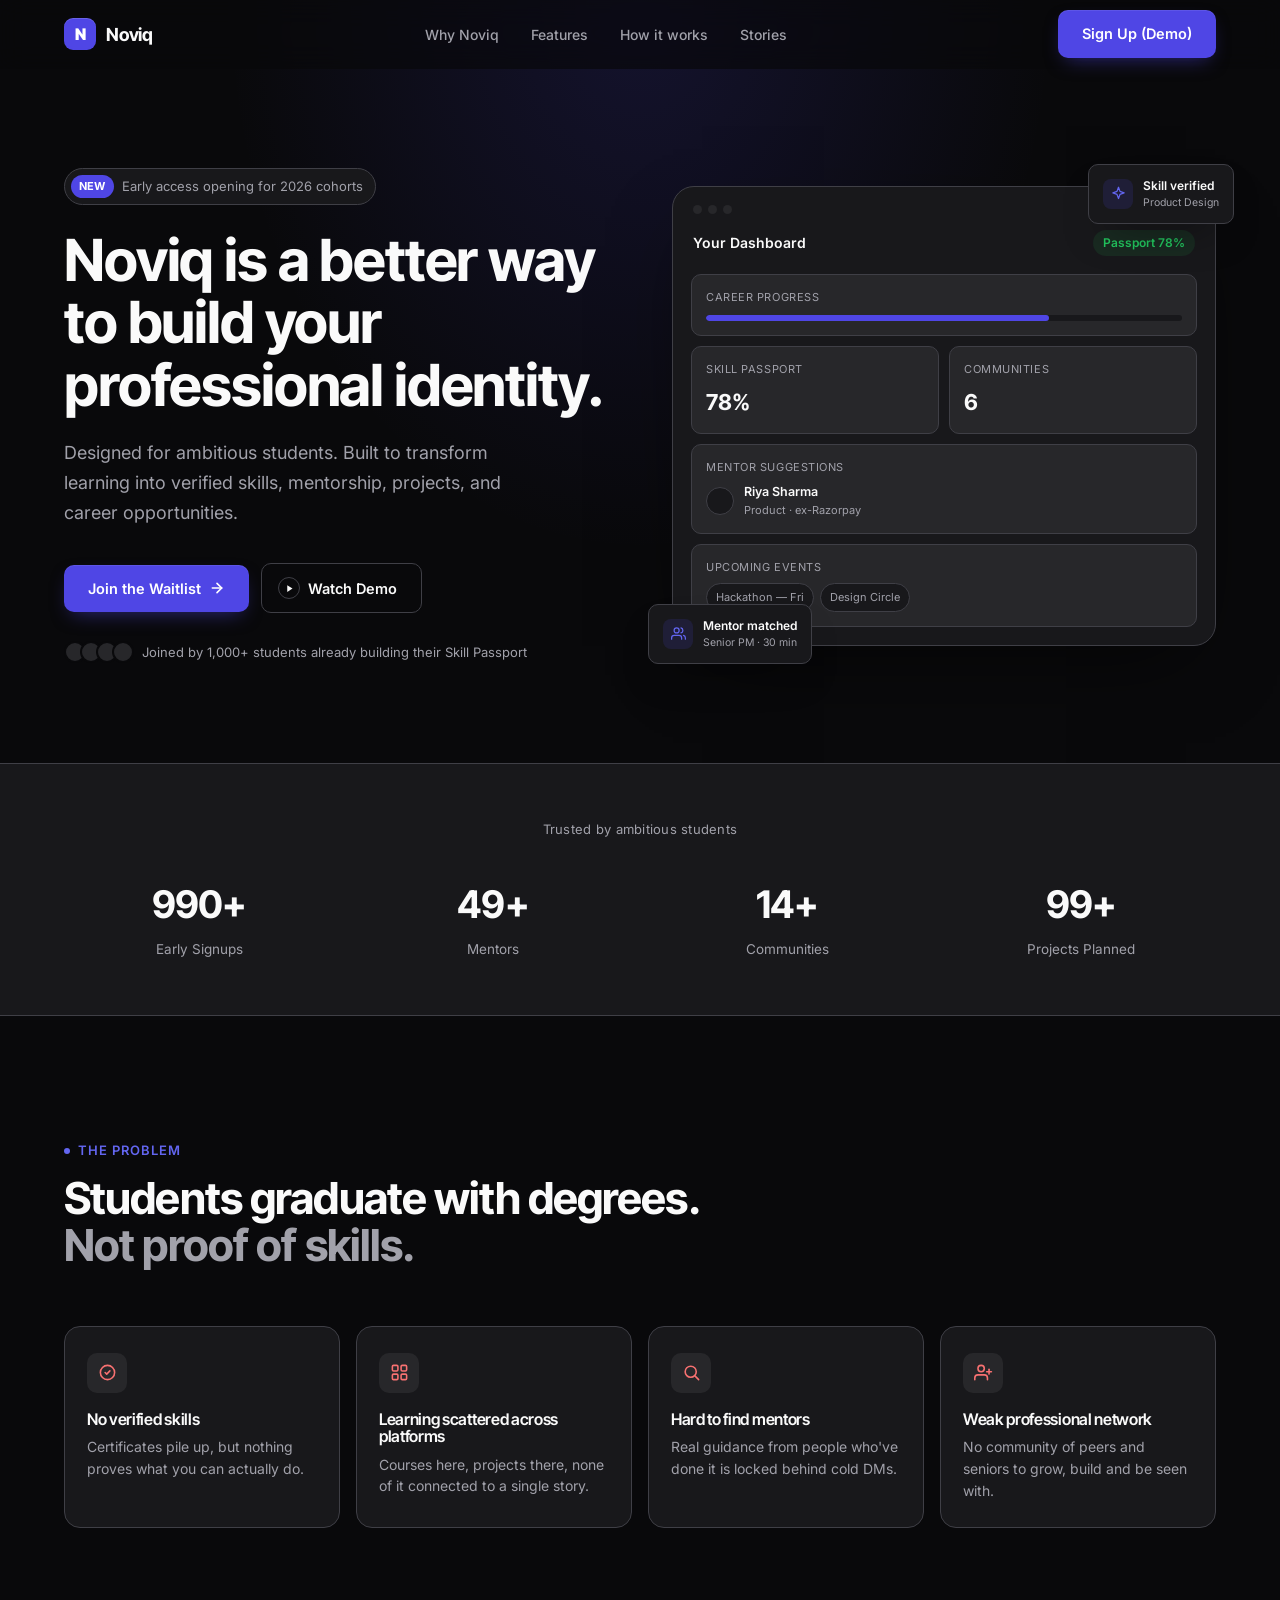
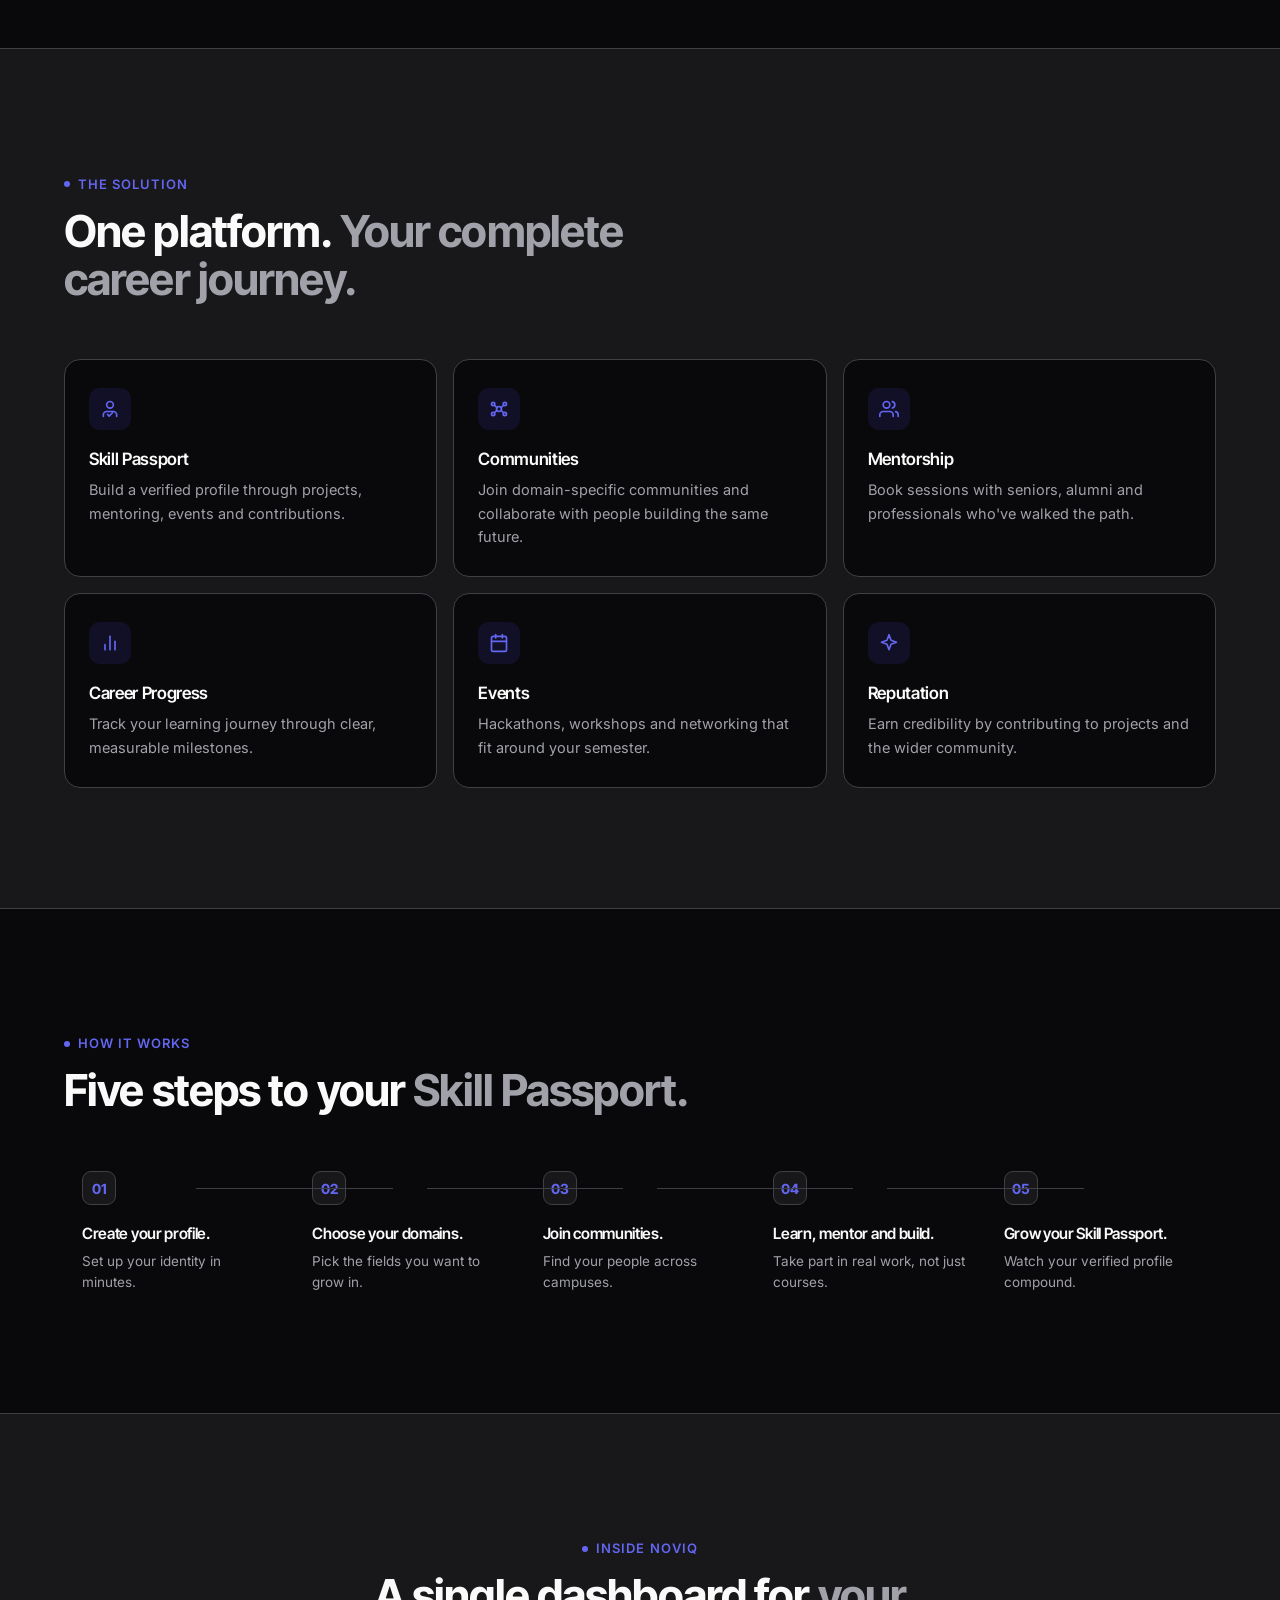
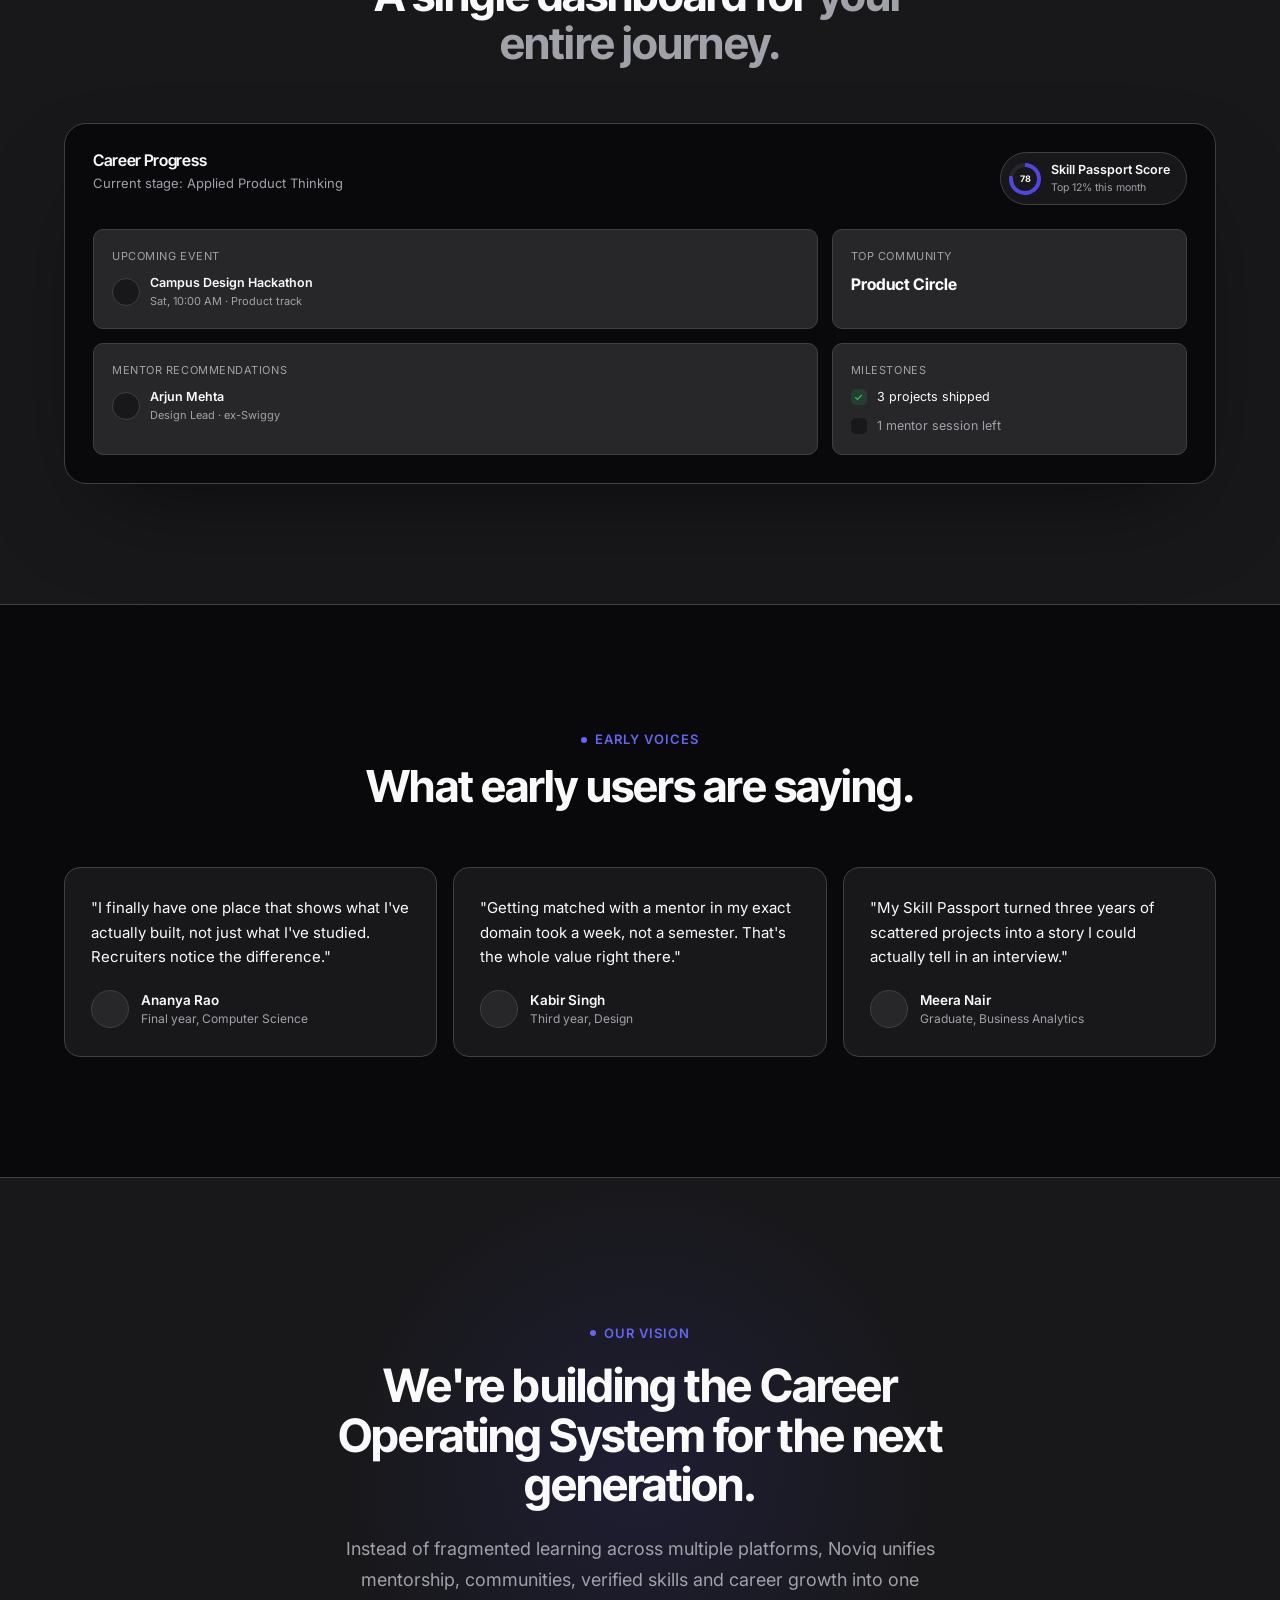
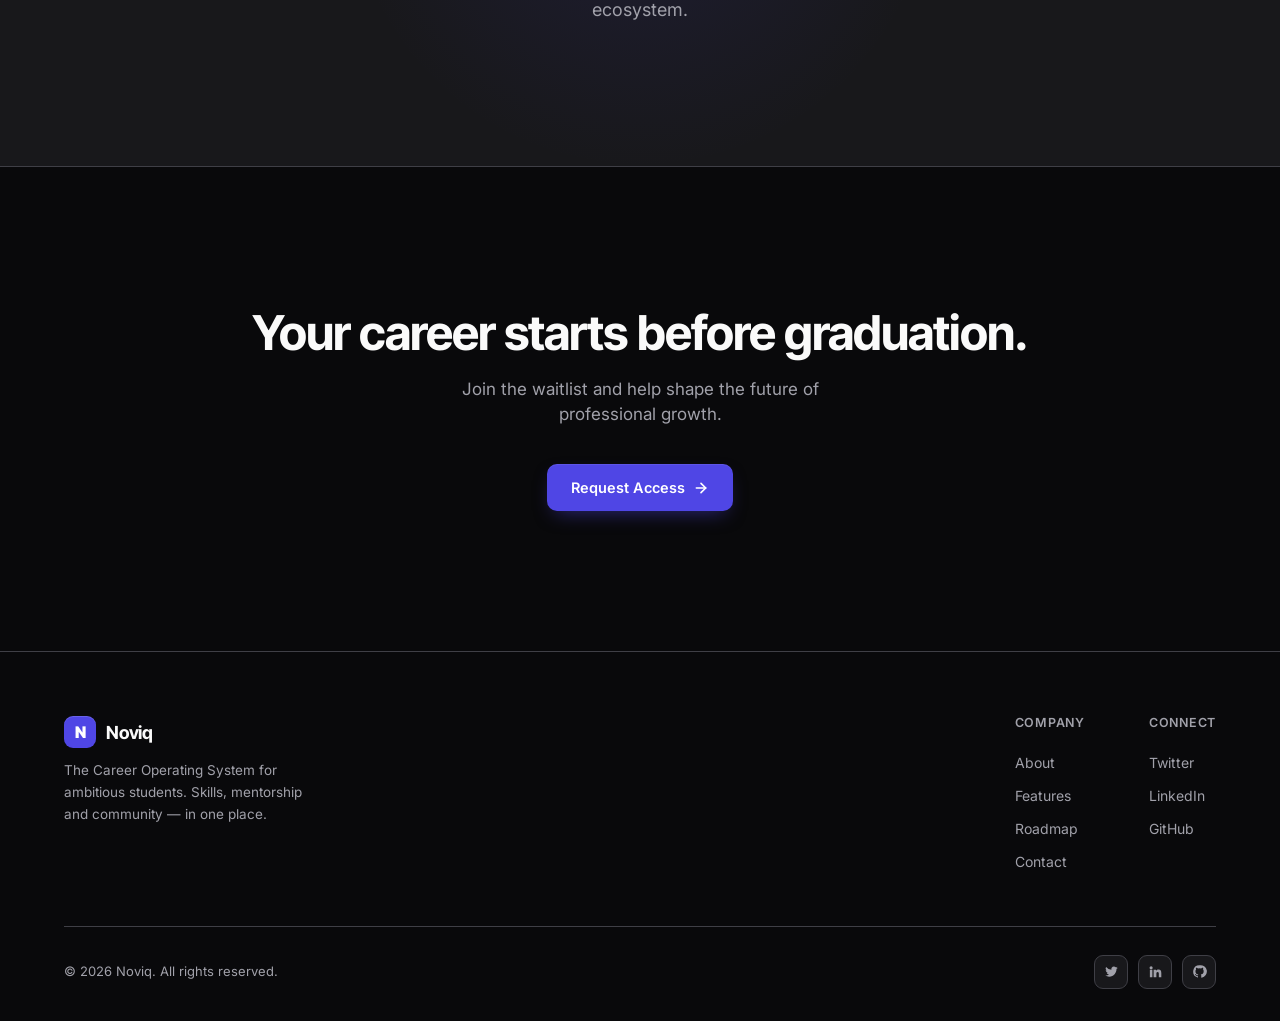
==== commit 82c31f41: "Added Waitlist Link" ====
--- a/index.html
+++ b/index.html
@@ -59,8 +59,8 @@
         <h1>Noviq is a better way to build your professional identity.</h1>
         <p class="hero-sub">Designed for ambitious students. Built to transform learning into verified skills, mentorship, projects, and career opportunities.</p>
         <div class="hero-ctas">
-          <a href="#final-cta" class="btn btn-primary">
-            Request Access
+          <a href="Waitlist/waitlist.html" class="btn btn-primary">
+            Join the Waitlist
             <svg viewBox="0 0 24 24" fill="none" stroke="currentColor" stroke-width="2.4" stroke-linecap="round"><line x1="5" y1="12" x2="19" y2="12"/><polyline points="12 5 19 12 12 19"/></svg>
           </a>
           <a href="#demo" class="btn btn-secondary play">
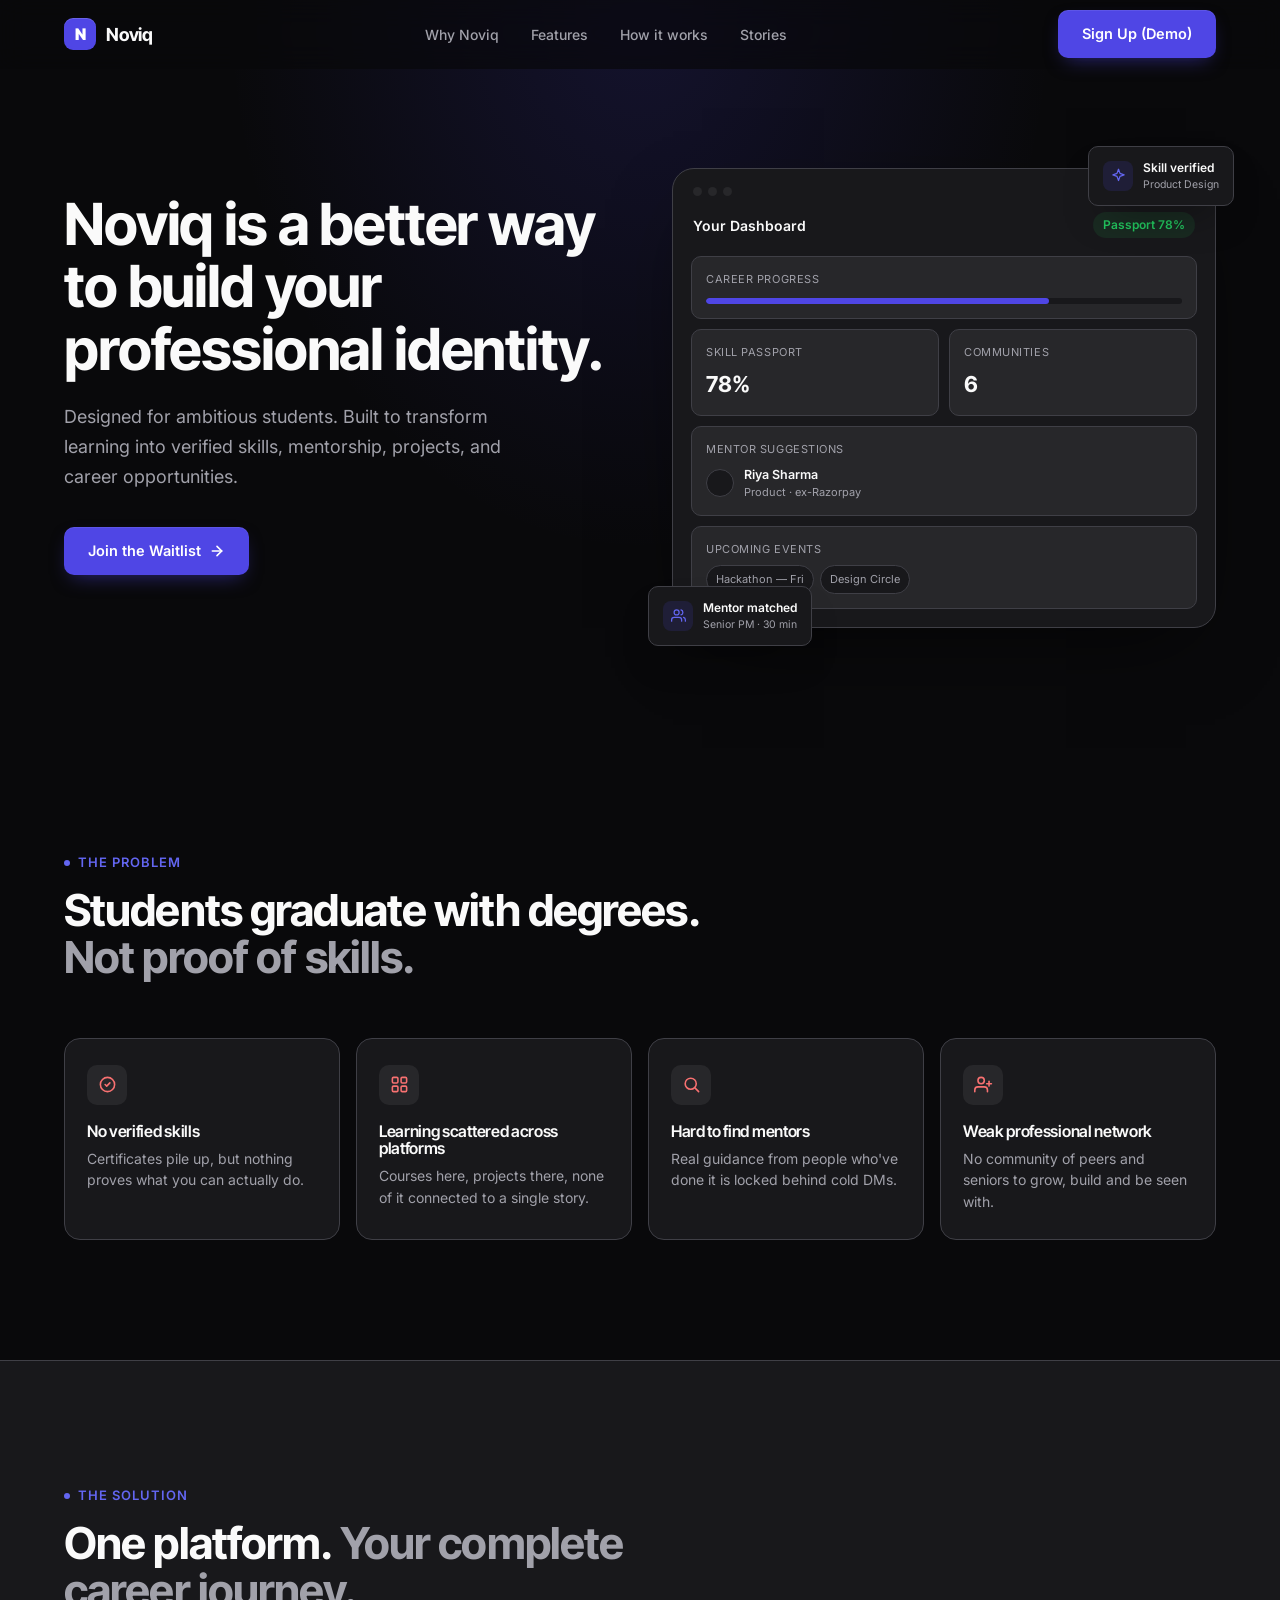
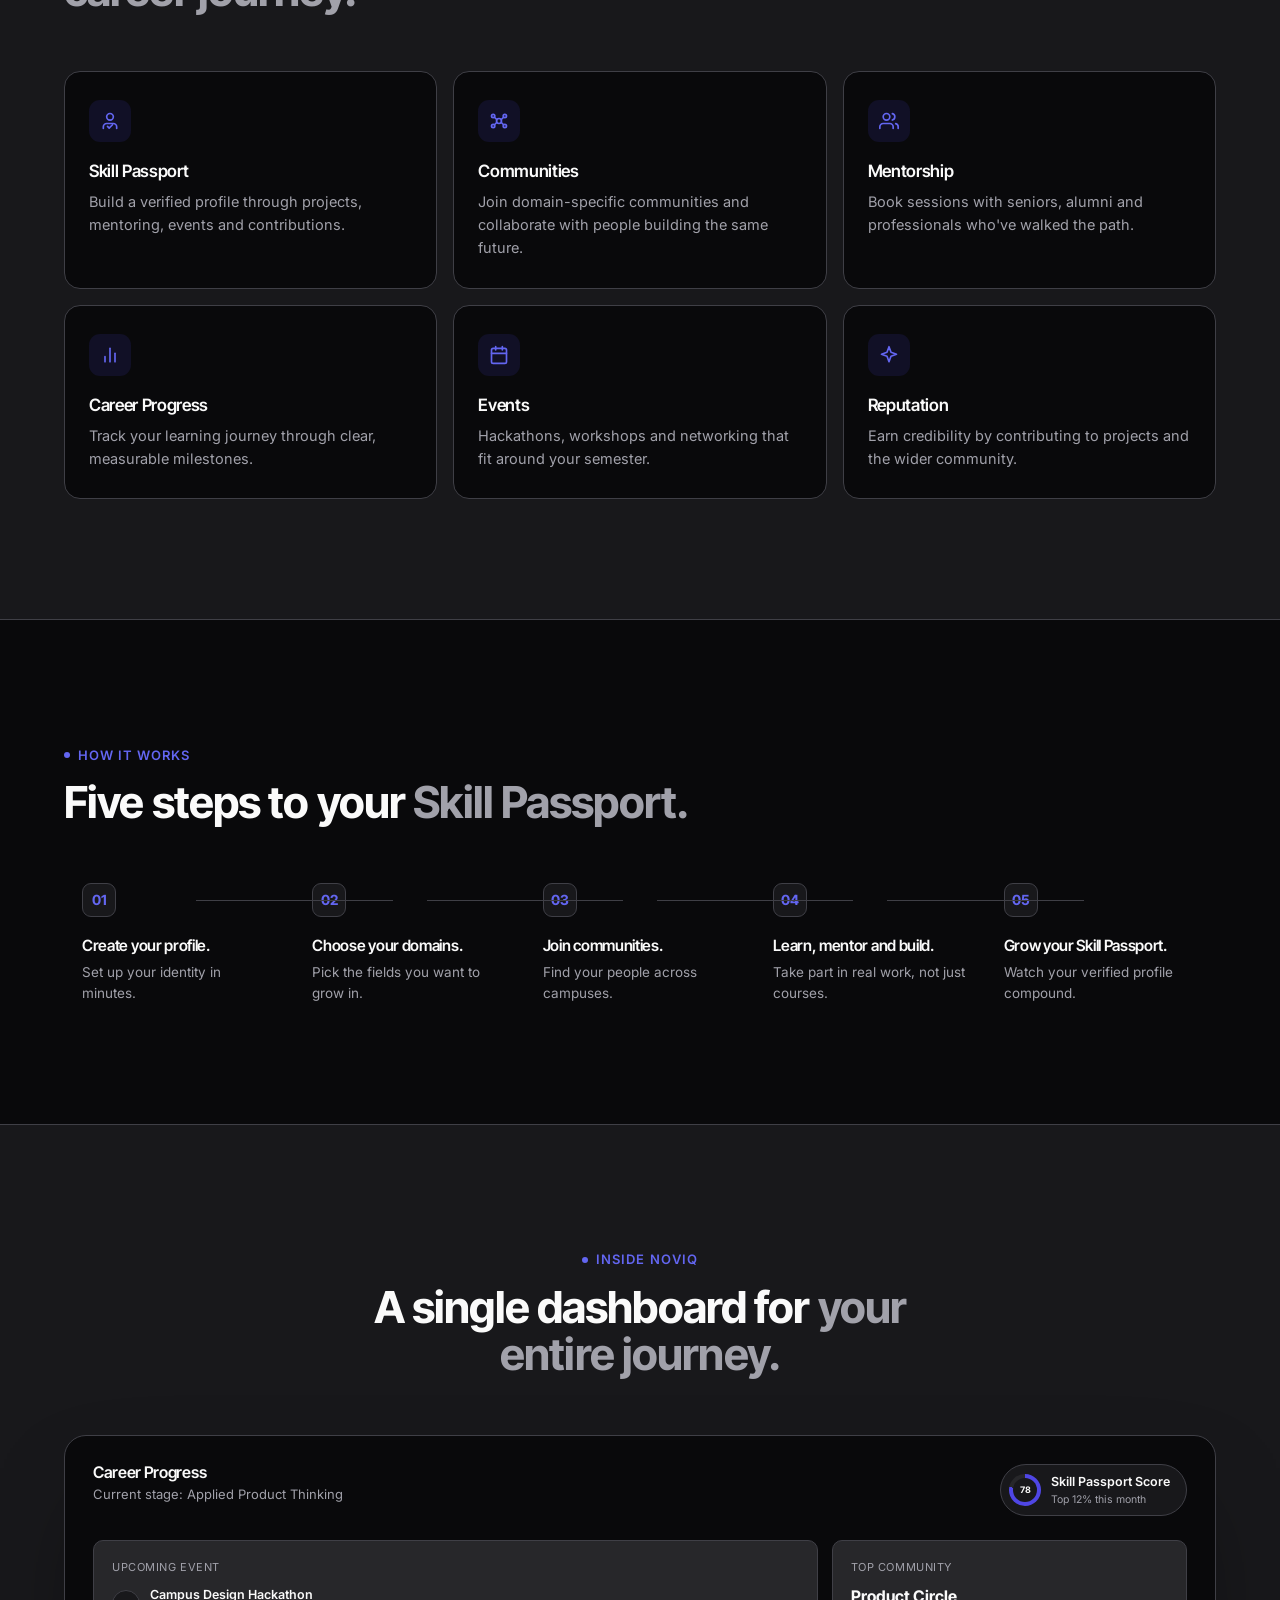
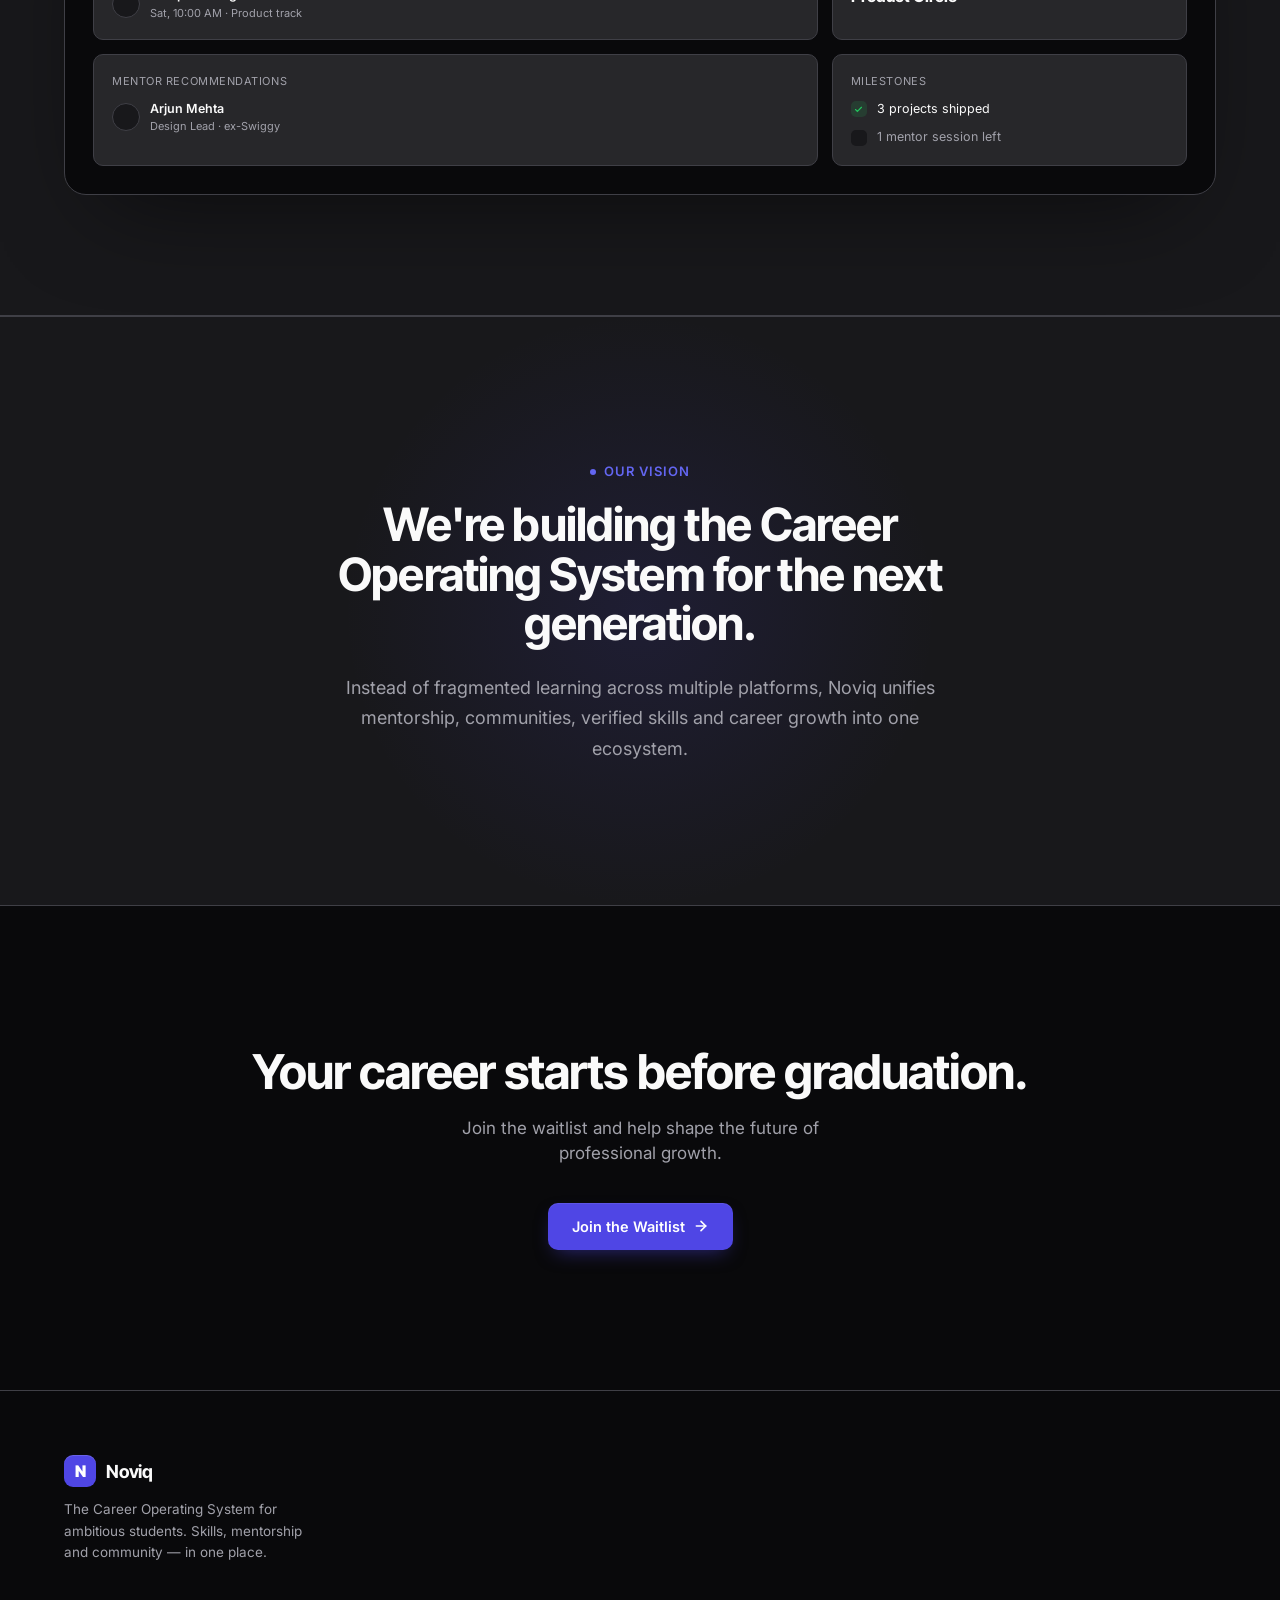
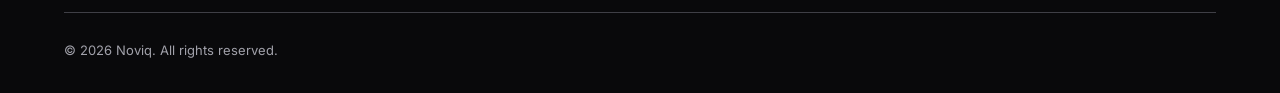
==== commit 0939904d: "updated text and designs" ====
--- a/index.html
+++ b/index.html
@@ -52,10 +52,7 @@
   <section class="hero">
     <div class="container hero-grid">
       <div class="hero-copy">
-        <div class="hero-badge">
-          <span class="dot-badge">NEW</span>
-          Early access opening for 2026 cohorts
-        </div>
+        
         <h1>Noviq is a better way to build your professional identity.</h1>
         <p class="hero-sub">Designed for ambitious students. Built to transform learning into verified skills, mentorship, projects, and career opportunities.</p>
         <div class="hero-ctas">
@@ -63,17 +60,17 @@
             Join the Waitlist
             <svg viewBox="0 0 24 24" fill="none" stroke="currentColor" stroke-width="2.4" stroke-linecap="round"><line x1="5" y1="12" x2="19" y2="12"/><polyline points="12 5 19 12 12 19"/></svg>
           </a>
-          <a href="#demo" class="btn btn-secondary play">
+          <!-- <a href="#demo" class="btn btn-secondary play">
             <span class="play-icon">
               <svg viewBox="0 0 24 24" fill="currentColor"><polygon points="6 3 20 12 6 21"/></svg>
             </span>
             Watch Demo
-          </a>
-        </div>
-        <div class="hero-microcopy">
+          </a> -->
+        </div>
+        <!-- <div class="hero-microcopy">
           <span class="avatars"><span></span><span></span><span></span><span></span></span>
           Joined by 1,000+ students already building their Skill Passport
-        </div>
+        </div> -->
       </div>
 
       <div class="hero-mock" id="heroMock">
@@ -139,30 +136,6 @@
     </div>
   </section>
 
-  <!-- ============ SOCIAL PROOF ============ -->
-  <section class="proof">
-    <div class="container">
-      <p class="proof-label">Trusted by ambitious students</p>
-      <div class="proof-grid">
-        <div class="proof-item">
-          <div class="proof-num" data-count="1000" data-suffix="+">0</div>
-          <div class="proof-item-label">Early Signups</div>
-        </div>
-        <div class="proof-item">
-          <div class="proof-num" data-count="50" data-suffix="+">0</div>
-          <div class="proof-item-label">Mentors</div>
-        </div>
-        <div class="proof-item">
-          <div class="proof-num" data-count="15" data-suffix="+">0</div>
-          <div class="proof-item-label">Communities</div>
-        </div>
-        <div class="proof-item">
-          <div class="proof-num" data-count="100" data-suffix="+">0</div>
-          <div class="proof-item-label">Projects Planned</div>
-        </div>
-      </div>
-    </div>
-  </section>
 
   <!-- ============ PROBLEM ============ -->
   <section class="problem" id="problem">
@@ -358,47 +331,6 @@
     </div>
   </section>
 
-  <!-- ============ TESTIMONIALS ============ -->
-  <section class="testi" id="testimonials">
-    <div class="container">
-      <div class="section-head center reveal">
-        <span class="eyebrow">Early voices</span>
-        <h2 class="section-title" style="margin-top:14px;">What early users are saying.</h2>
-      </div>
-      <div class="testi-grid">
-        <div class="testi-card reveal">
-          <p class="testi-quote">"I finally have one place that shows what I've actually built, not just what I've studied. Recruiters notice the difference."</p>
-          <div class="testi-person">
-            <div class="testi-avatar"></div>
-            <div>
-              <div class="t1">Ananya Rao</div>
-              <div class="t2">Final year, Computer Science</div>
-            </div>
-          </div>
-        </div>
-        <div class="testi-card reveal">
-          <p class="testi-quote">"Getting matched with a mentor in my exact domain took a week, not a semester. That's the whole value right there."</p>
-          <div class="testi-person">
-            <div class="testi-avatar"></div>
-            <div>
-              <div class="t1">Kabir Singh</div>
-              <div class="t2">Third year, Design</div>
-            </div>
-          </div>
-        </div>
-        <div class="testi-card reveal">
-          <p class="testi-quote">"My Skill Passport turned three years of scattered projects into a story I could actually tell in an interview."</p>
-          <div class="testi-person">
-            <div class="testi-avatar"></div>
-            <div>
-              <div class="t1">Meera Nair</div>
-              <div class="t2">Graduate, Business Analytics</div>
-            </div>
-          </div>
-        </div>
-      </div>
-    </div>
-  </section>
 
   <!-- ============ VISION ============ -->
   <section class="vision">
@@ -414,8 +346,8 @@
     <div class="container reveal">
       <h2>Your career starts before graduation.</h2>
       <p>Join the waitlist and help shape the future of professional growth.</p>
-      <a href="#" class="btn btn-primary" id="finalCtaBtn">
-        Request Access
+      <a href="Waitlist/waitlist.html" class="btn btn-primary" id="finalCtaBtn">
+        Join the Waitlist
         <svg viewBox="0 0 24 24" fill="none" stroke="currentColor" stroke-width="2.4" stroke-linecap="round"><line x1="5" y1="12" x2="19" y2="12"/><polyline points="12 5 19 12 12 19"/></svg>
       </a>
     </div>
@@ -434,7 +366,7 @@
         </a>
         <p>The Career Operating System for ambitious students. Skills, mentorship and community — in one place.</p>
       </div>
-      <div class="footer-cols">
+      <!-- <div class="footer-cols">
         <div class="footer-col">
           <h4>Company</h4>
           <a href="#">About</a>
@@ -448,15 +380,15 @@
           <a href="#">LinkedIn</a>
           <a href="#">GitHub</a>
         </div>
-      </div>
+      </div> -->
     </div>
     <div class="footer-bottom">
       <p>© 2026 Noviq. All rights reserved.</p>
-      <div class="footer-social">
+      <!-- <div class="footer-social">
         <a href="#" aria-label="Twitter"><svg viewBox="0 0 24 24" fill="currentColor"><path d="M22 5.9c-.7.3-1.5.6-2.3.7.8-.5 1.4-1.3 1.7-2.3-.8.5-1.7.8-2.6 1a4.1 4.1 0 0 0-7 3.7A11.6 11.6 0 0 1 3.4 4.6a4 4 0 0 0 1.3 5.5c-.7 0-1.3-.2-1.9-.5v.1c0 2 1.4 3.6 3.3 4a4.2 4.2 0 0 1-1.9.1 4.1 4.1 0 0 0 3.8 2.9A8.3 8.3 0 0 1 2 18.4a11.6 11.6 0 0 0 6.3 1.8c7.5 0 11.7-6.3 11.7-11.7v-.5c.8-.6 1.5-1.3 2-2.1z"/></svg></a>
         <a href="#" aria-label="LinkedIn"><svg viewBox="0 0 24 24" fill="currentColor"><path d="M4.98 3.5a2.5 2.5 0 1 1 0 5 2.5 2.5 0 0 1 0-5zM3 9h4v12H3zM9 9h3.8v1.7h.1c.5-.9 1.8-1.9 3.7-1.9 4 0 4.7 2.6 4.7 6V21h-4v-5.4c0-1.3 0-3-1.8-3s-2.1 1.4-2.1 2.9V21H9z"/></svg></a>
         <a href="#" aria-label="GitHub"><svg viewBox="0 0 24 24" fill="currentColor"><path d="M12 2a10 10 0 0 0-3.2 19.5c.5.1.7-.2.7-.5v-1.7c-2.8.6-3.4-1.3-3.4-1.3-.5-1.1-1.1-1.4-1.1-1.4-.9-.6.1-.6.1-.6 1 .1 1.5 1 1.5 1 .9 1.5 2.3 1.1 2.9.8.1-.7.4-1.1.6-1.4-2.2-.3-4.6-1.1-4.6-5 0-1.1.4-2 1-2.7-.1-.3-.5-1.3.1-2.7 0 0 .9-.3 2.9 1a10 10 0 0 1 5.2 0c2-1.3 2.9-1 2.9-1 .6 1.4.2 2.4.1 2.7.6.7 1 1.6 1 2.7 0 3.9-2.4 4.7-4.6 5 .4.3.7 1 .7 2v2.9c0 .3.2.6.7.5A10 10 0 0 0 12 2z"/></svg></a>
-      </div>
+      </div> -->
     </div>
   </div>
 </footer>
